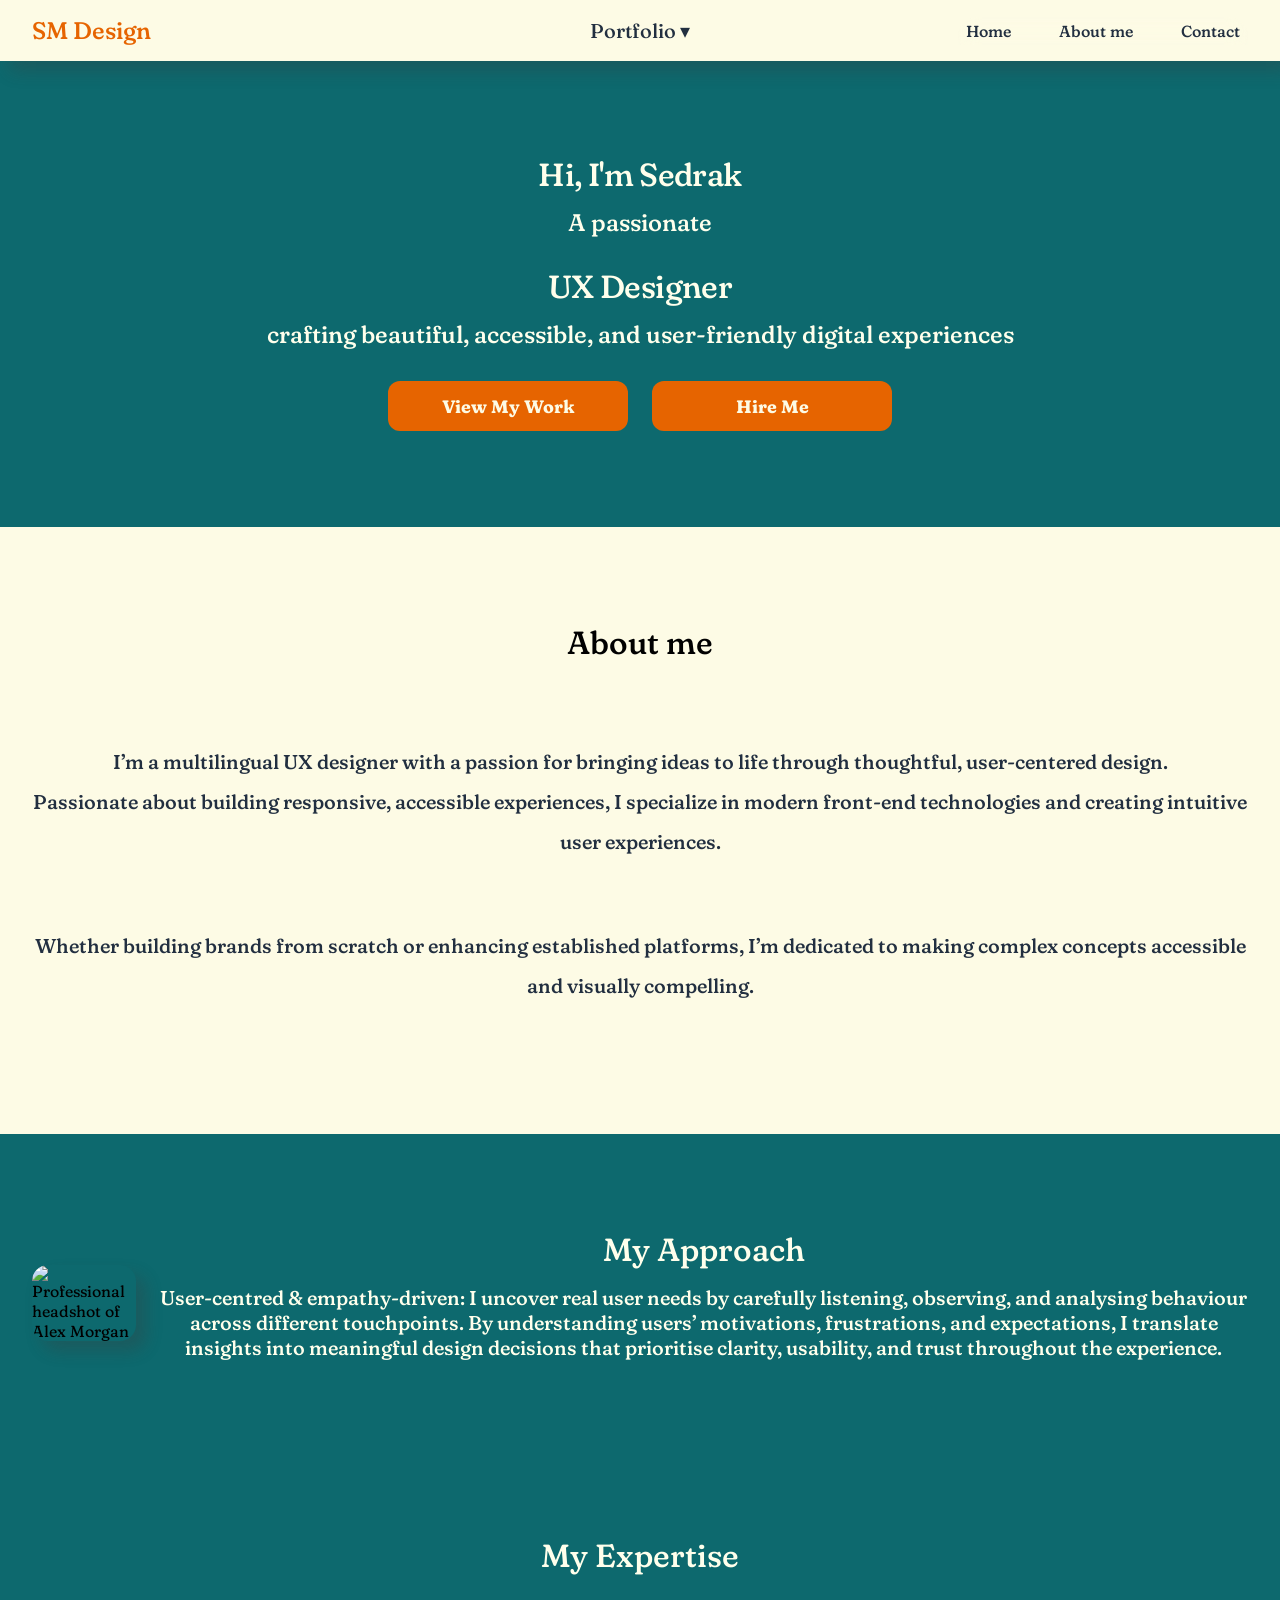
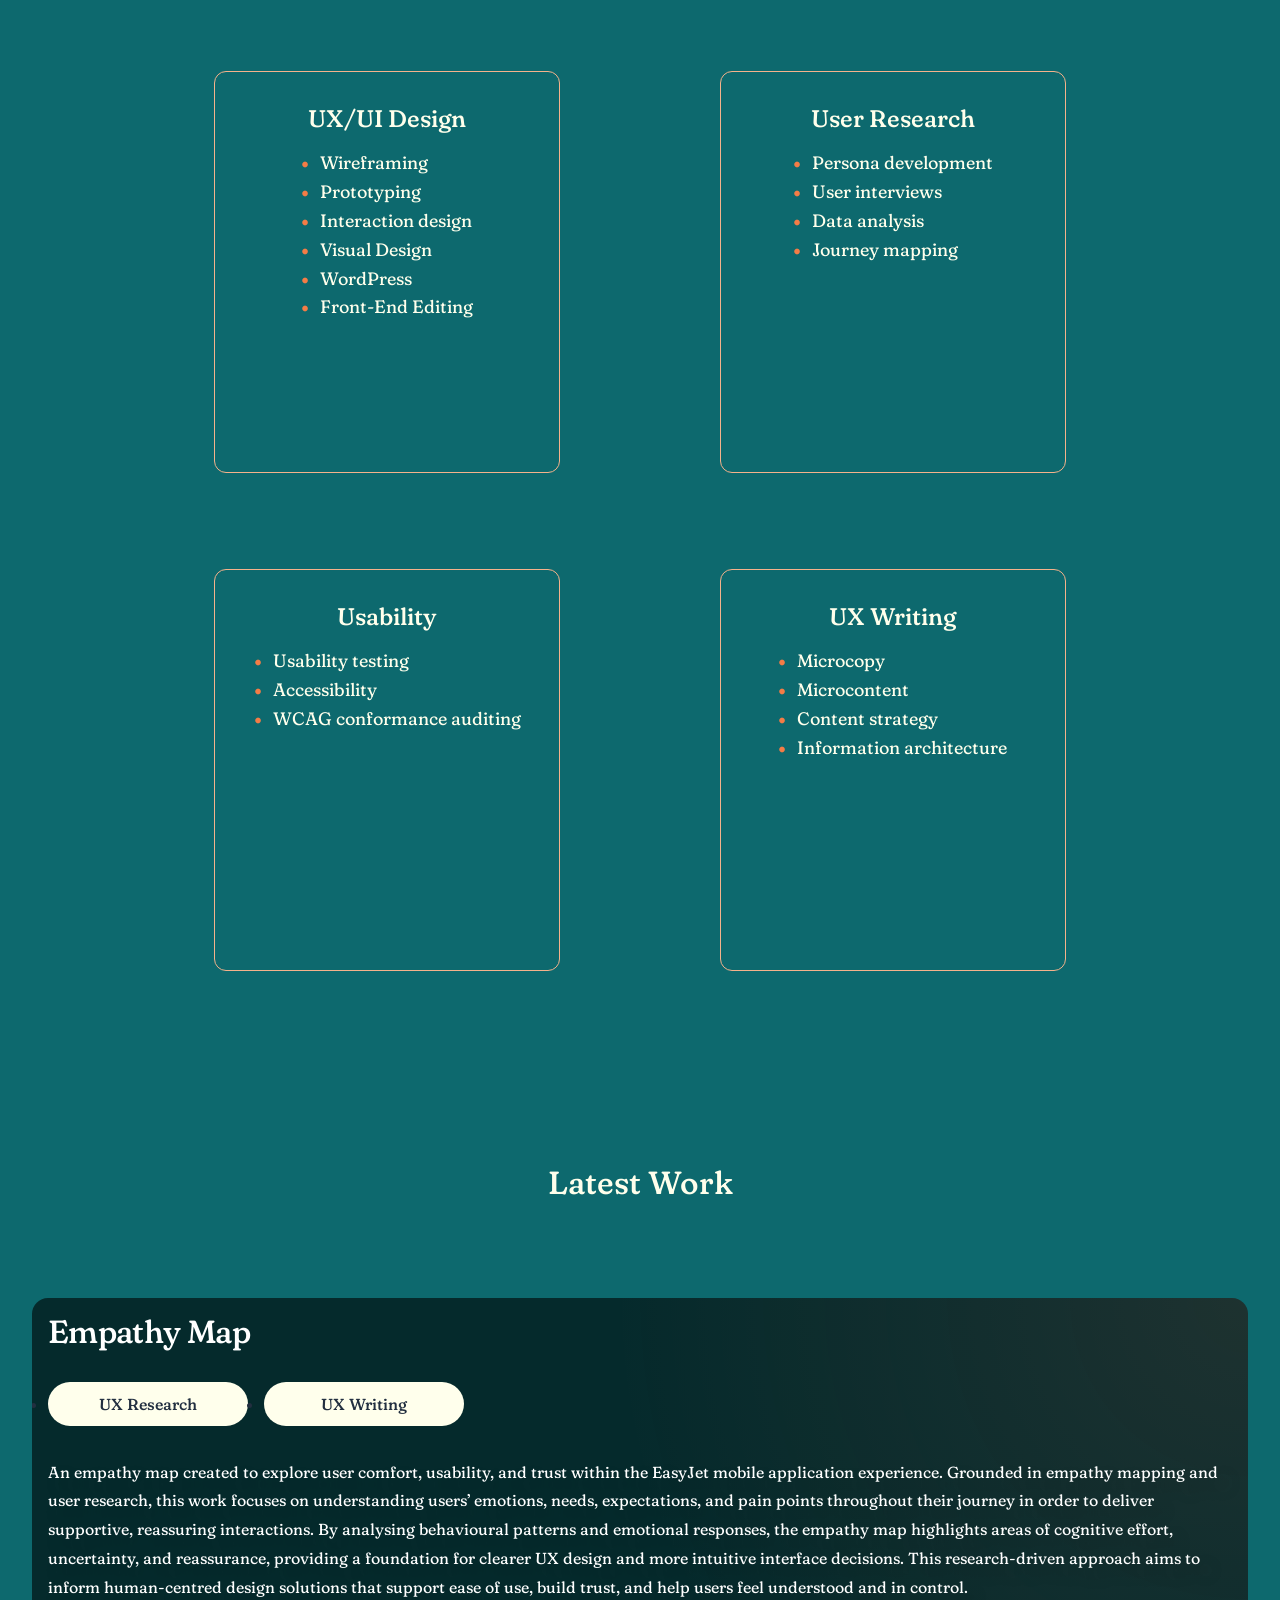
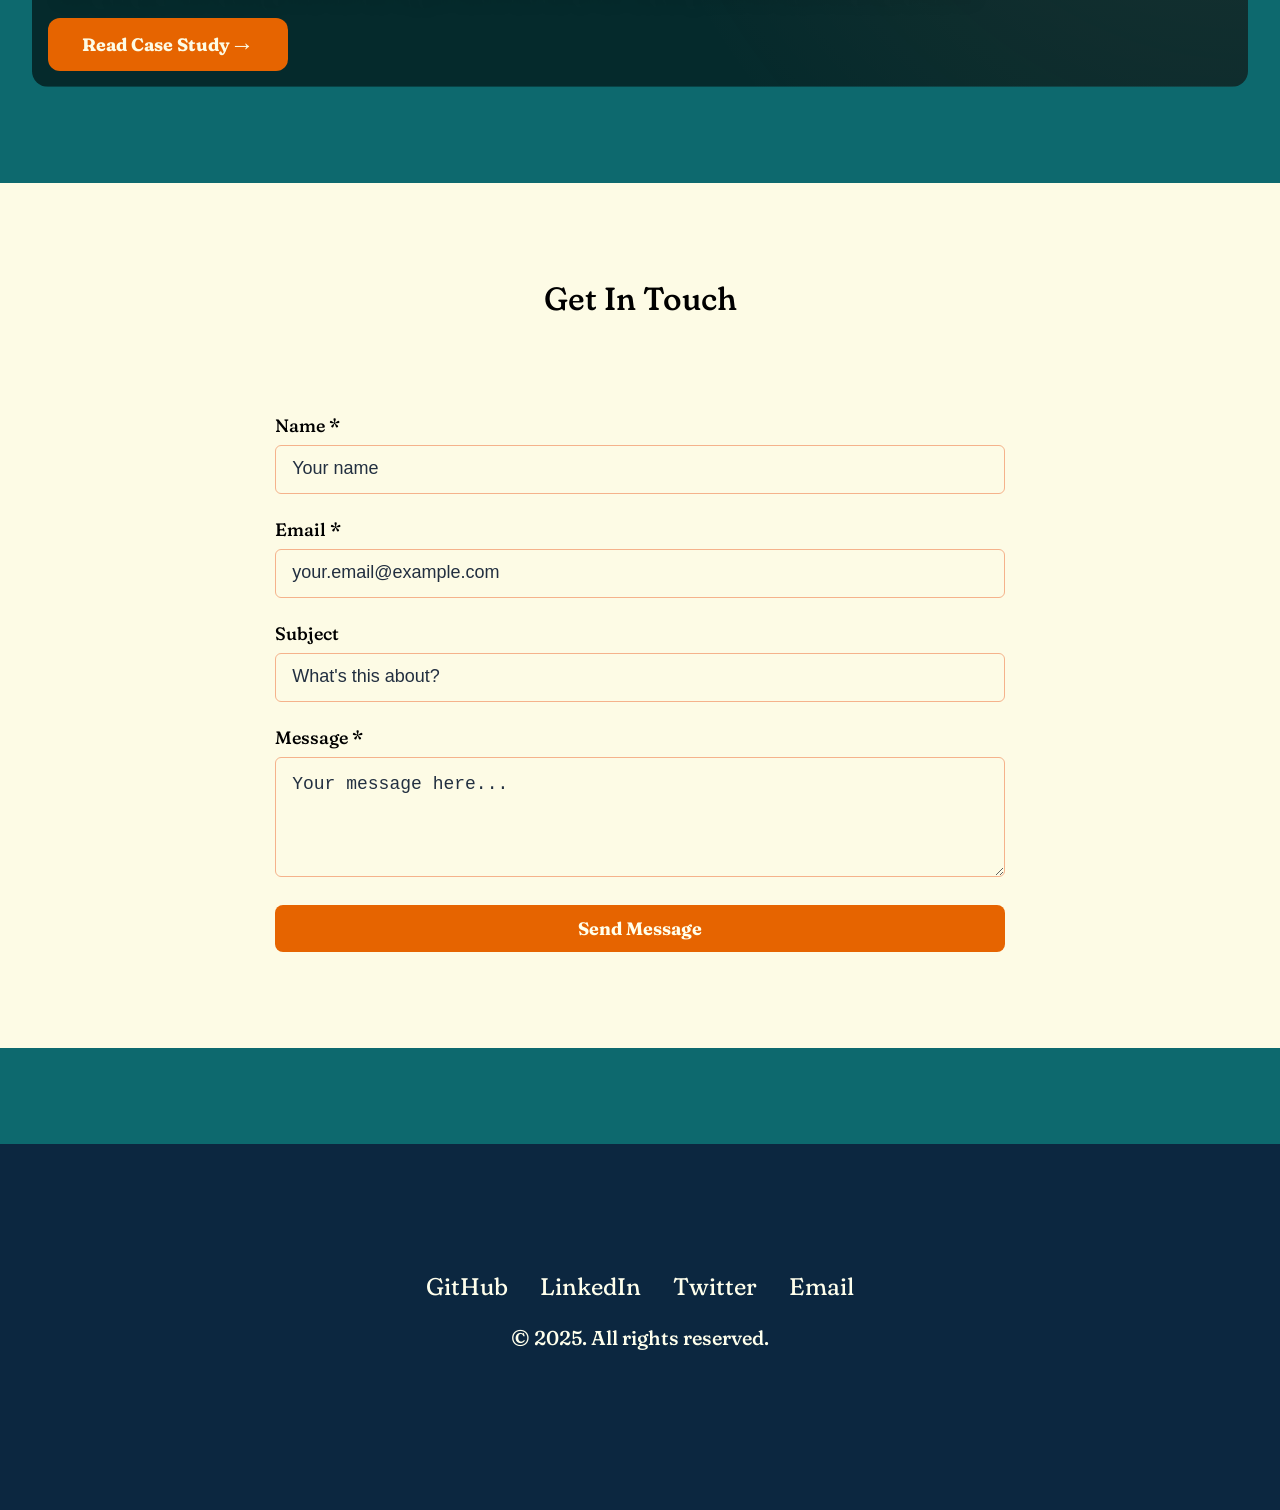
==== index.html @ 5f6e61bb "Initial commit" ====
<!DOCTYPE html>
<html lang="en">
<head>
    <meta charset="UTF-8">
    <meta name="viewport" content="width=device-width, initial-scale=1.0">
    <meta name="description" content="Professional portfolio showcasing web development projects and skills">
    <title>Sedrak Margaryan - Web Developer Portfolio</title>
    <link rel="preconnect" href="https://fonts.googleapis.com">
    <link rel="preconnect" href="https://fonts.gstatic.com" crossorigin>
    <link href="https://fonts.googleapis.com/css2?family=Fraunces:opsz,wght@9..144,100..900&family=Noto+Sans:ital,wght@0,100..900;1,100..900&family=Source+Serif+4:ital,opsz,wght@0,8..60,200..900;1,8..60,200..900&display=swap" rel="stylesheet">    <script src="portfolio.js" defer></script>
    <link rel="stylesheet" href="styles.css">
</head>
<body>
    <!-- Skip to main content for accessibility -->
    
    <a href="#main" class="skip-link">Skip to main content</a>

    <!-- Header with Navigation -->
    <div id="top"></div>
    <header>
        <nav aria-label="Main navigation">
            <a href="#top" class="logo" aria-label="Home">
                <span>SM</span>
                <span>Design</span>
            </a>
            <div class="portfolio">
                <button class="portfolio-toggle" aria-haspopup="true" aria-expanded="false" tabindex="0">
                    Portfolio <span aria-hidden="true">▾</span>
                </button>
                <ul class="portfolio-menu" id="portfolio-menu" aria-label="Portfolio submenu">
                    <li><a href="ux-writing.html">UX Writing</a></li>
                    <li><a href="ux-design.html">UX Design</a></li>
                    <li><a href="#ux-research">UX Research</a></li>
                </ul>
            </div>
            <button class="menu-toggle" aria-label="Toggle navigation menu" aria-expanded="false">
                ☰
            </button>
            <ul class="nav-links">
                <li><a href="#top">Home</a></li>
                <li><a href="#about">About me</a></li>
                <li><a href="#contact">Contact</a></li>
            </ul>
        </nav>
<!--
        <nav aria-label="Main navigation" class="nav-layout">

        
        <div class="nav-left">
            <a href="#top" class="logo" aria-label="Home">
                <span>SM</span>
                <span>Design</span>
            </a>
        </div>

        
        <div class="nav-center">
            <div class="portfolio">
                <button
                    class="portfolio-toggle"
                    aria-haspopup="true"
                    aria-expanded="false"
                >
                    Portfolio <span aria-hidden="true">▾</span>
                </button>

                <ul
                    class="portfolio-menu"
                    id="portfolio-menu"
                    aria-label="Portfolio submenu"
                >
                    <li><a href="ux-writing.html">UX Writing</a></li>
                    <li><a href="#ux-design">UX Design</a></li>
                    <li><a href="#ux-research">UX Research</a></li>
                </ul>
            </div>
        </div>

        
        <div class="nav-right">
            <button
                class="menu-toggle"
                aria-label="Toggle navigation menu"
                aria-expanded="false"
            >
                ☰
            </button>
        </div>

       
        <ul class="nav-links">
            <li><a href="index.html">Home</a></li>
            <li><a href="#about">About me</a></li>
            <li><a href="#contact">Contact</a></li>
        </ul>

        </nav>-->

    </header>


    <main id="main">

        <section class="hero">
            <div class="hero-content">
                <h1>Hi, I'm Sedrak</h1>
                
                <p>A passionate</p>
                <h1>UX Designer</h1> 
                <p>crafting beautiful, accessible, and user-friendly digital experiences</p>
                <div class="hero-buttons">
                    <a href="#latest" class="cta-button">View My Work</a>
                    <a href="#contact" class="cta-button">Hire Me</a>
                </div>
            </div>
        </section>

    

        <section id="about" aria-labelledby="about-heading">
            <h2 id="about-heading">About me</h2>
            <div class="about-content">               
                <p>I’m a multilingual UX designer with a passion for bringing ideas to life through thoughtful, user-centered design.<br>Passionate about building responsive, accessible experiences, I specialize in modern front-end technologies and creating intuitive user experiences.<br></p>
                <br>
                <p>Whether building brands from scratch or enhancing established platforms, I’m dedicated to making complex concepts accessible and visually compelling.</p>  
            </div>
        </section>

        <section id="approach" aria-labelledby="approach-heading">
            
            <div class="approach-content">
                <img src="https://images.unsplash.com/photo-1507003211169-0a1dd7228f2d?w=400&h=400&fit=crop" 
                     alt="Professional headshot of Alex Morgan" 
                     class="profile-image">
                <div class="approach-text">
                    <h2>My Approach</h2>
                    <p>User-centred & empathy-driven: I uncover real user needs by carefully listening,
                       observing, and analysing behaviour across different touchpoints. By understanding users’ motivations,
                       frustrations, and expectations, I translate insights into meaningful design decisions that prioritise clarity,
                       usability, and trust throughout the experience.</p>
                    <!--<div class="skills-list" role="list" aria-label="Technical skills">
                        <span class="skill-tag" role="listitem">HTML5</span>
                        <span class="skill-tag" role="listitem">CSS3</span>
                        <span class="skill-tag" role="listitem">JavaScript</span>
                        <span class="skill-tag" role="listitem">React</span>
                        <span class="skill-tag" role="listitem">Responsive Design</span>
                        <span class="skill-tag" role="listitem">Accessibility</span>
                    </div>-->
                </div>
            </div>
        </section>

       
        <section id="expertise" aria-labelledby="expertise-heading">
            <h2 id="expertise-heading">My Expertise</h2>

            <div class="card-box">
                <article class="card">
                    <h3>UX/UI Design</h3>
                    <ul>
                        <li>Wireframing</li>
                        <li>Prototyping</li>
                        <li>Interaction design</li>
                        <li>Visual Design</li>
                        <li>WordPress</li>
                        <li>Front-End Editing</li>
                    </ul>
                </article>

                <article class="card">
                    <h3>User Research</h3>
                    <ul>
                        <li>Persona development</li>
                        <li>User interviews</li>   
                        <li>Data analysis</li>
                        <li>Journey mapping</li>
                    </ul>
                </article>

                <article class="card">
                    <h3>Usability</h3>
                    <ul>
                        <li>Usability testing</li>
                        <li>Accessibility</li>
                        <li>WCAG conformance auditing</li>
                    </ul>
                </article>

                <article class="card">
                    <h3>UX Writing</h3>
                    <ul>
                        <li>Microcopy</li>
                        <li>Microcontent</li>
                        <li>Content strategy</li>
                        <li>Information architecture</li>
                    </ul>
                </article><!-- UX RESEARCH -->
            </div>        
        </section>

        <!-- Portfolio Section -->
        <section id="latest" aria-labelledby="latest-heading">
           <h2 id="latest-heading">Latest Work</h2>
           <article class="case-study-card" aria-labelledby="project-title">
                <div class="content">
                    <h1 id="project-title">Empathy Map</h1>
            
                    <ul class="tags"  aria-label="Project categories">
                        <li class="tag" >UX Research</li>
                        <li class="tag" >UX Writing</li>
                    </ul>
            
                    <p class="description">
                        An empathy map created to explore user comfort, usability, and trust within the EasyJet mobile application experience.
                        Grounded in empathy mapping and user research, this work focuses on understanding users’ emotions, needs, expectations, and pain points throughout their journey
                        in order to deliver supportive, reassuring interactions.
                        By analysing behavioural patterns and emotional responses, the empathy map highlights areas of cognitive effort, uncertainty, and reassurance, providing a foundation for
                        clearer UX design and more intuitive interface decisions. This research-driven approach aims to inform human-centred design solutions that support ease of use, build trust,
                        and help users feel understood and in control.
                    </p>
            
                    <a href="https://www.canva.com/design/DAG7mbDFAX0/ZetzGZE5tKA4pcwZAbDMqA/view" class="cta-button" aria-label="Read the full Empathy App case study">
                        Read Case Study
                        <span class="arrow" aria-hidden="true">→</span>
                    </a>
                </div>
            </article>
            
        </section>
    </main>

    <!-- Contact Section -->
    <section id="contact" aria-labelledby="contact-heading">
        <h2 id="contact-heading">Get In Touch</h2>
        <div class="contact-content">
            <form action = "https://formspree.io/f/mykgoogg" method="POST">
                <div class="form-group">
                    <label for="name">Name *</label>
                    <input type="text" id="name" name="name" required 
                            aria-required="true" placeholder="Your name">
                </div>
                <div class="form-group">
                    <label for="email">Email *</label>
                    <input type="email" id="email" name="email" required 
                            aria-required="true" placeholder="your.email@example.com">
                </div>
                <div class="form-group">
                    <label for="subject">Subject</label>
                    <input type="text" id="subject" name="subject" placeholder="What's this about?">
                </div>
                <div class="form-group">
                    <label for="message">Message *</label>
                    <textarea id="message" name="message" required 
                        aria-required="true" placeholder="Your message here..."></textarea>
                </div>
                <button type="submit" class="submit-button">Send Message</button>
            </form>
        </div>
    </section>

   


    <!-- Footer -->
    <footer>
        <div class="footer-content">
            <ul class="social-links">
                <li><a href="https://github.com/SMdev24?tab=repositories" aria-label="GitHub profile">GitHub</a></li>
                <li><a href="https://www.linkedin.com/in/sedrak-m-69b090155/" aria-label="LinkedIn profile">LinkedIn</a></li>
                <li><a href="#" aria-label="Twitter profile">Twitter</a></li>
                <li>
                    <a
                        href="https://mail.google.com/mail/?view=cm&fs=1&to=setomargarian@gmail.com&su=Inquiry from Portfolio"
                        target="_blank"
                        rel="noopener"
                        aria-label="Email via Gmail"
                    >
                        Email
                    </a>  
                </li>
            </ul>
            <p>&copy; 2025. All rights reserved.</p>
        </div>
    </footer>

    <a href="#top" 
       class="floating-back-to-top" 
       aria-label="Return to top of page"
       id="backToTopBtn">
        <span aria-hidden="true">↑</span>
    </a>

    
</body>
</html>
---- styles.css ----
/*@font-face{
  font-family: "Fraunces", serif;
  font-optical-sizing: auto;
  font-weight: 100 900;
  font-style: normal;
  font-variation-settings:
    "SOFT" 0,
    "WONK" 0;
}*/

h2 {
    font-size: 2rem;
    font-weight: 500;
    margin-bottom: 2rem;
    text-align: center;
    
}

p{
    font-size: 1.25rem;
    font-weight: 500;
    margin-bottom: 2rem;
    opacity: 0.95;
    animation: fadeInUp 0.8s ease 0.2s both;
    
}

h3 {
  font-size: 1.5rem;
  margin-bottom: 1rem;
  font-weight: 500;
}

* {
    margin: 0;
    padding: 0;
    box-sizing: border-box;
}

section, footer {   
    padding: 6rem 1rem;
    scroll-margin-top: 80px;
    width: 100%;                
    margin: 0 auto;   
}



:root {
    --primary-color: #e66400; 
    --secondary-color: #217189; 

   
    --text-dark: #222f40;
    --text-light: #ffffec;

    --background-primary: #0d696e;
    --background-secondary: #fdfbe5;
    --background-secondary-translucent: rgba(37, 131, 174, 0.4);
    --backgound-tertiary: #0c2740;

    
    --border-color: #f5b28b; 
    --outline-color: #ff4000;
   
    --shadow: 10px 10px 16px rgba(59, 59, 60, 0.3);
    --transition: all 0.4s ease;

    --translucent-bg-light:  rgba(255, 252, 242, 0.5);
    --translucent-bright: rgba(255, 252, 242, 0.8);
    --white: #ffffff;
    --translucent-turq: linear-gradient(rgba(33, 125, 137, 0.9), rgb(255, 1, 1));
    
}


html {
    scroll-behavior: smooth;
}

body {
    /*font-family: 'Segoe UI', Tahoma, Geneva, Verdana, sans-serif;
    line-height: 1.6;*/
    /*color: var(--text-dark);*/
    padding: 0 0;
    background-color:var(--background-primary);
    background-image: url("https://www.transparenttextures.com/patterns/green-dust-and-scratches.png");
    background-attachment: fixed;
    font-family: "Fraunces", serif;
    text-decoration: none;
    font-optical-sizing: auto;
    font-variation-settings:
    "SOFT" 100,
    "WONK" 1;
  
}


.skip-link {
    position: absolute;
    top: -40px;
    left: 0;
    background: var(--primary-color);
    color: var(--text-light);
    padding: 8px 16px;
    text-decoration: none;
    z-index: 100;
}

.skip-link:focus {
    top: 0;
}

/* --------------Header and Navigation ---------------*/
header {
    background-color: var(--background-secondary);
    box-shadow: var(--shadow);
    position: sticky;
    top: 0;
    z-index: 50;
    padding: 1rem 1rem;    
}

nav {
    margin: 0 auto;
    display: flex;
    justify-content: space-between;
    align-items: flex-end;  
}

.logo {
    font-size: 1.5rem;
    font-weight: 500;
    color: var(--primary-color);
    text-decoration: none;
    order:0
    flex: 0 0 auto;
}

@media (max-width: 767px) {
    .logo {
        display: flex;
        flex-direction: column;
        line-height: 1.2;
        font-size: 1.2rem;
    }
}

.portfolio { 
    
    position: absolute;
    left: 50%;
    transform: translateX(-50%);
    line-height: 0;
    order: 1;
    display: flex;
    align-items: center;    
}

.portfolio-toggle {
    
    display: flex;
    font-family: inherit;
    font-size: inherit;
    font-weight: 500;
    line-height: inherit;
    background: none;
    border: none;
    align-items: center;
    gap: 0.25rem;
    cursor: pointer;
    text-decoration: none;
    color: var(--text-dark);
    transition: var(--transition);
    padding:  0.5rem;
}

.portfolio-menu {
    position: absolute;
    top: 100%;
    left: 50%;
    transform: translateX(-50%) translateY(-10px);
    background: var(--translucent-turq);
    list-style: none;
    padding: 0.5rem 0;
    margin-top: 0.5rem;
    border-radius: 8px;
    box-shadow: 0 4px 12px rgba(0, 0, 0, 0.15);
    min-width: 320px;
    opacity: 0;
    visibility: hidden;
    transition: all 0.9s ease;
    z-index: 100;    
}

.portfolio:hover .portfolio-menu,
.portfolio:focus-within .portfolio-menu {
    opacity: 1;
    visibility: visible;
    transform: translateX(-50%) translateY(0);
}
.portfolio-menu li {
    padding: 1rem 0;
}

.portfolio-menu a {
    display: block;
    text-align: center;
    padding: 2rem 1rem;
    color: var(--background-secondary);
    text-decoration: none;
    font-weight: 700;
    font-size: 2rem;

    transition: all 0.2s ease;
}

.portfolio-menu a:hover,
.portfolio-menu a:focus {
    background: var(-);
    color: var(--background-secondary);
    padding-left: 1.5rem;
}

.portfolio-desktop {
    display: none;
}



.menu-toggle {
    display: block;
    background: none;
    border: none;
    font-size: 1.5rem;
    cursor: pointer;
    color: var(--text-dark);
    order: 2;
    flex: 0 0 auto;
    padding: 0;
    line-height: 1;
    z-index: 101;
    
}

.nav-links {
    
    display: flex;
    position: fixed;  
    left: 0;
    right: 0;
    bottom: 0;
    width: 100%;
    height: 40vh;
    background: var(--translucent-turq);
    backdrop-filter: blur(8px); 
    backdrop-filter: blur(10px);
    -webkit-backdrop-filter: blur(10px);
    padding: 2rem 2rem 2rem;
    margin: 0;
    list-style: none;
    z-index: 99;
    flex-direction: column;
    justify-content: flex-start;
    align-items: flex-start;
    transform: translateY(100%);
    transition:transform 0.9s ease;
    border-radius: 20px 20px 0 0;
}

.nav-links.active {
    display: flex;
    transform: translateY(0);
}

.nav-links li {
    padding: 0;
    width: 100%;
    opacity: 0;
    transform: translateX(-20px);
    transition: all 0.3s ease;
}

.nav-links a {
    display: block;
    width: 100%;
    text-decoration: none;
    color: var(--text-light);
    font-weight: 500;
    transition: var(--transition);
    padding: 0.5rem;
    display: block;
    width: 100%;
    font-size: 1.25rem;
    border-radius: 12px;
}

.nav-links.active li {
    opacity: 1;
    transform: translateX(0);
}

.nav-links.active li:nth-child(1) { transition-delay: 0.1s; }
.nav-links.active li:nth-child(2) { transition-delay: 0.1s; }
.nav-links.active li:nth-child(3) { transition-delay: 0.1s; }

.nav-links a:hover,
.nav-links a:focus {
    color: var(--primary-color);
    outline: 2px solid var(--primary-color);
    outline-offset: 2px;
    
    transform: translateX(10px);
}


@media (min-width: 769px) {

    .portfolio {
        font-size: 1.25rem;
    }

    .nav-links {
        
        position: static;
        height: auto;
        width: auto;
        font-size: 1.25rem;
        background: none;
        transform: none;
        display: flex !important;
        flex-direction: row;
        gap: 2rem;
        padding: 0;
    }

    

    .menu-toggle {
        display: none !important;
    }
}

    @media (min-width: 1024px) {
    section, footer {   
    padding: 6rem 2rem;
    }

    header{padding:1rem 2rem;}

    .menu-toggle {
        display: none !important;
    }

    nav {
        display: flex;
        justify-content: space-between;
        align-items: center;
    }

    .nav-links {
        display: flex !important;
        flex-direction: row;
        gap: 2rem;
        padding: 0;
        margin: 0;
        background: none;
        position: static;
        transform: none;
        width: auto;
        height: auto;
    }

    .nav-links li {
        padding: 0;
        width: auto;
        opacity: 1 !important;
        transform: none !important;
    }

    .nav-links a {
        display: inline-block;
        width: auto;
        color: var(--text-dark);
        font-size: 1rem;
        padding: 0.25rem 0.5rem;
    }
}


   
/* ----------Header and Navigation ----------*/

/*-------------Main--------------*/

main {
/*     max-width: 1200px;
    margin: 0 auto;*/
}



/* -----------Hero Section ----------------*/
.hero {
    text-align: center;
}

.hero-content {
    margin: 0 auto;
}

.hero h1 {
    color:var(--text-light);
    font-size: 2rem;
    margin-bottom: 1rem;
    animation: fadeInUp 0.9s ease;
}

.hero p{
    font-size: 1.5rem;
    color: var(--text-light);
}

.hero-buttons {
    
    display: flex;
    flex-wrap: wrap;
    justify-content: center;
    gap: 1.5rem;      
    margin-top: 2rem;
}






@keyframes fadeInUp {
    from {
        opacity: 0;
        transform: translateY(30px);
    }
    to {
        opacity: 1;
        transform: translateY(0);
    }
}
/* -----------Hero Section ----------------*/



/*----------- Main Section------------- */



/* About Section */

#about {
    background-color: var(--background-secondary);
    text-align: center;    
}

#about-heading{   
}

.about-content {
    margin: 0 auto;
    font-weight: 500;
    line-height: 2; 
    padding-top:3rem;  
}

.about-content p{
     color: var(--text-dark);
}

#approach{
   padding-bottom: 4rem; 
}

.approach-content{
    margin: 0 auto;
    display: flex;
    justify-content: center;
    flex-wrap: wrap;
    align-items: center;
    gap: 1.5rem;
}
   
 .profile-image {
    max-width: 100%;
    border-radius: 16px;
    box-shadow: var(--shadow);
    object-fit: cover;
    
}   

.approach-text{  
    text-align: center;
}


.approach-text h2 {
    color: var(--text-light);
    font-size: 2rem;
    font-weight: 500;
    
    margin-bottom: 1rem;
   
}

.approach-text p {
    color: var(--text-light);
    margin-bottom: 1rem;
}

@media (min-width: 1024px){
  .approach-content {
   flex-wrap: nowrap;
   }
}

/*.skills-list {
    display: flex;
    flex-wrap: wrap;
    gap: 0.5rem;
    margin-top: 1.5rem;
}*/

/*.skill-tag {
    background: var(--bg-light);
    padding: 0.5rem 1rem;
    border-radius: 20px;
    font-size: 0.9rem;
    color: var(--text-dark);
    border: 2px solid var(--primary-color);
}*/

/* Cards Section */

#expertise { 
   /* background: var(--background-secondary-translucent);   */
}

#expertise-heading{
   color: var(--text-light); 
}

.card-box{   
    display:grid;
    grid-template-columns: 1fr;
    justify-content: center; 
    margin: 0 auto;
    gap: 6rem;
   
}



.card {
    
    display: flex;
    flex-direction: column;
    width: 100%;
    margin:  0 auto;
    min-height:350px;
    border: 1px solid var(--border-color);      
    border-radius: 12px;
    padding: 2rem 1rem;
    align-items: center;
    
    transition: var(--transition);   
}

.card:hover {
    transform: translateY(-4px);
    outline: none;
    border-color: var(--background-primary);
    box-shadow: var(--shadow);
    
}

.card h3 {
    color: var(--text-light);
    margin-bottom: 1rem;
}

.card ul {
    list-style: none;
    padding-left: 0;
    line-height: 1.6;
}

.card ul li {
    color: var(--text-light);
    position: relative;
    font-size: 1.125rem;
    padding-left: 1.2rem;
}

.card ul li::before {
    content: "•";
    position: absolute;
    left: 0;
    color: #f47c46; /* orange bullet */
    font-weight: bold;
}

@media screen and (min-width: 768px) {
    .card-box {
        grid-template-columns: 1fr 1fr; 
    }
}

@media (min-width:1024px) {
    .card-box{ 
        max-width: 70%;
        min-height: 900px;
        margin: 0 auto;
        row-gap: 6rem;
        column-gap: 10rem;
        margin-top: 6rem;
    
   }

    .card {
        width: 100%;
        min-height:350px;
        transition: var(--transition);   
    }

}


/* Portfolio Section*/
#latest{
}

 #latest-heading{
    padding-bottom: 3rem;
    color: var(--text-light);
}

        .case-study-card {
           
            padding: 1rem 1rem;
            height: auto;
            margin: 0 auto;
            background: linear-gradient(rgba(0, 0, 0, 0.6), rgba(0, 0, 0, 0.6)),
                        url("https://images.unsplash.com/photo-1626785774573-4b799315345d?q=80&w=2942&auto=format&fit=crop&ixlib=rb-4.1.0&ixid=M3wxMjA3fDB8MHxwaG90by1wYWdlfHx8fGVufDB8fHx8fA%3D%3D");
            border-radius: 16px;
            color: var(--white);
            position: relative;
            overflow: hidden;
            background-size: cover;      /* <-- Use this to fill the space */
            background-position: center; /* <-- Use this to ensure the focal point is centered */
            background-repeat: no-repeat;
            margin-top:3rem;
    
        }

        .case-study-card::before {
            content: '';
            position: absolute;
            top: 0;
            left: 0;
            right: 0;
            bottom: 0;
            background: radial-gradient(circle at top right, rgba(255, 120, 86, 0.1), transparent 50%);
            pointer-events: none;
        }

        /*.content {
            position: relative;
            z-index: 1;
            max-width: 100%;
        }*/

        h1 {
            font-size: 2rem;
            font-weight: 500;
            margin-bottom: 2rem;
            letter-spacing: -0.02em;
            line-height: 1.1;
        }

        .tags {
            display: flex;
            flex-wrap: wrap;
            justify-content: flex-start;

            gap: 1rem;
            margin-bottom: 2rem;
        }

        .tag {
            min-width: 200px;
            background: var(--text-light);
            color: var(--text-dark);
            padding: 0.75rem 1.5rem;
            border-radius: 30px;
            font-weight: 500;
            font-size: 1rem;
            backdrop-filter: blur(10px);
            text-align: center;
        }

        .description {
            font-size: 1rem;
            line-height: 1.8;
            margin-top: 1rem;
            margin-bottom: 1rem;
            max-width: 100%;
            font-weight: 400;
            text-shadow: var(--shadow);
            color: var(--bg-light);
        }
        
        .description strong {
            font-weight: 700;
        }

        .cta-button {
            display: inline-flex;
            justify-content: center;
            align-items: center; 
            width: 240px;
           
            min-height: 50px;
            background: var(--primary-color);
            color:var(--background-secondary);
            padding: 0.75rem 1rem;
            border-radius: 12px;
            text-decoration: none;
            justify-self: center;
            font-weight: 700;
            font-size: 1.125rem;
            transition: var(--transition);
            
            /*box-shadow: 0 4px 16px var(--button-shadow);*/

   }
        
        .cta-button:hover,
        .cta-button:focus {

           
            background: var(--secondary-color);
            
            transform: translateY(-5px);
            
            /*box-shadow: 0 16px 16px var(--outline-color);*/
            outline: 2px solid var(--outline-color);
            outline-offset: 2px;
            }

        .arrow {
            font-size: 1.5rem;
            transition: transform 0.3s ease;
        }

        .cta-button:hover.arrow {
            transform: translateX(4px);
        }

       

/*.go-to{   
    max-width: 1200px;
    margin:2rem auto;
    
}

#go-to {
   
    color: var(--primary-color);
    text-align: end; 
}
.go-to a {
    text-decoration: none; /* This will remove the default hyperlink underline 
}

.latest-grid {
    max-width: 1200px;
    margin: 0 auto;
    display: grid;
    grid-template-columns: repeat(auto-fit, minmax(300px, 1fr));
    gap: 2rem;
}

.project-card {
    background: var(--white);
    border-radius: 12px;
    overflow: hidden;
    box-shadow: var(--shadow);
    transition: var(--transition);
}

.project-card:hover,
.project-card:focus-within {
    transform: translateY(-8px);
    box-shadow: 0 12px 24px rgba(0, 0, 0, 0.15);
}

.project-image {
    width: 100%;
    height: 200px;
    background: linear-gradient(135deg, #667eea 0%, #764ba2 100%);
    display: flex;
    align-items: center;
    justify-content: center;
    color: var(--white);
    font-size: 3rem;
    font-weight: bold;
}

.project-card:nth-child(2) .project-image {
    background: linear-gradient(135deg, #f093fb 0%, #f5576c 100%);
}

.project-card:nth-child(3) .project-image {
    background: linear-gradient(135deg, #4facfe 0%, #00f2fe 100%);
}

.project-info {
    padding: 1.5rem;
}

.project-info h3 {
    font-size: 1.5rem;
    margin-bottom: 0.5rem;
    color: var(--text-dark);
}

.project-info p {
    color: var(--text-light);
    margin-bottom: 1rem;
}

.project-links {
    display: flex;
    gap: 1rem;
}

.project-link {
    text-decoration: none;
    color: var(--primary-color);
    font-weight: 600;
    transition: var(--transition);
}

.project-link:hover,
.project-link:focus {
    color: var(--secondary-color);
    text-decoration: underline;
}*/

    /* ---------- MAIN SECTION ---------- */





/*-------- Contact Section------------- */
#contact {
    background-color: var(--background-secondary);
    display: flex;
    flex-direction: column;
    align-items: center;         
}


#contact h2 { 
    margin-bottom: 3rem;        
    text-align: center;
}


.contact-content {
    display: flex;             
    justify-content: center;    
    margin-top: 3rem; 
    width: 100%;                      
}

@media(min-width:1024px){
    .contact-content{
        width:60%;
    }
}

.contact-content form { 
   width: 100%;           
}

.form-group {
     
    margin-bottom: 1.5rem;     
}

label {
    display: block;
    margin-bottom: 0.5rem;      
    font-weight: 500;
    font-size: 1.125rem;
}

input,
textarea{
    width: 100%; 
    padding: 1rem;          
    border: 1px solid  var(--border-color);
    background: var(--background-secondary);
    border-radius: 6px;
    transition: var(--transition);
}

textarea {
    resize: vertical;
    min-height: 120px;
}

input::placeholder, textarea::placeholder{
    color:var(--text-dark);
    font-family: inherit;
    font-size: 1.125rem;; 
    font-weight: 500;
}

input:focus,
textarea:focus,
input:hover,
textarea:hover{
    transform: translateY(-4px);
    
    outline: none;
    border-color: var(--background-primary);
    box-shadow: var(--shadow);
}

.submit-button {
    width: 100%;
    padding: 0.75rem;          
    /*border: 2px solid #e5e7eb;*/
    border: none;
    border-radius: 8px;
    background: var(--primary-color);
    color: var(--text-light);
    cursor: pointer;
    transition: var(--transition);
    font-family: inherit;
    font-size: 1.125rem;; 
    font-weight: 700;
}

.submit-button:hover,
.submit-button:focus {
    background: var(--secondary-color);
    transform: translateY(-2px);
    box-shadow: 0 16px 16px var(--outline-color);
    outline: 2px solid var(--outline-color);
    outline-offset: 2px;
    
}
    /*-------- Contact Section------------- */


    /*----------button------------*/

/* Back to Top Button */

.floating-back-to-top {
    position: fixed;
    bottom: 2rem;
    left: 2rem;
    width: 50px;
    height: 50px;
    background: var(--primary-color);
    color: var(--text-light);
    border-radius: 50%;
    display: flex;
    align-items: center;
    justify-content: center;
    text-decoration: none;
    font-size: 1.5rem;
    box-shadow: var(--shadow);
    transition: all 0.3s ease;
    opacity: 0;
    visibility: hidden;
    z-index: 1000;
}

.floating-back-to-top.show {
    opacity: 0.7;
    visibility: visible;
}

.floating-back-to-top.stay {
    opacity: 0.7;
    visibility: visible;
    position: fixed;
}

.floating-back-to-top:hover,
.floating-back-to-top:focus {
    background: var(--secondary-color);
    transform: translateY(-5px);
    box-shadow: var(--shadow);
    outline: 2px solid var(--outline-color);
    outline-offset: 2px;
}
    /*----------button------------*/







/* ----------- Footer ----------- */
footer {
    background: var(--backgound-tertiary);
    color: var(--text-light);
    text-align: center;
    margin-top: 6rem;
}

.footer-content {
    max-width:100%;
    margin: 0 auto;
    padding: 2rem 0;
}

.social-links {
    display: flex;
    flex-wrap: wrap;
    justify-content: center;
    gap: 2rem;
    margin-bottom: 1.5rem;
    list-style: none;
}

.social-links a {
    color: var(--text-light);
    text-decoration: none;
    font-size: 1.5rem;
    transition: var(--transition);
}

.social-links a:hover,
.social-links a:focus {
    color: var(--primary-color);
    transform: scale(1.2);
}

.footer-content p {
    color: var(--text-light);
}
    /* ----------- Footer ----------- */
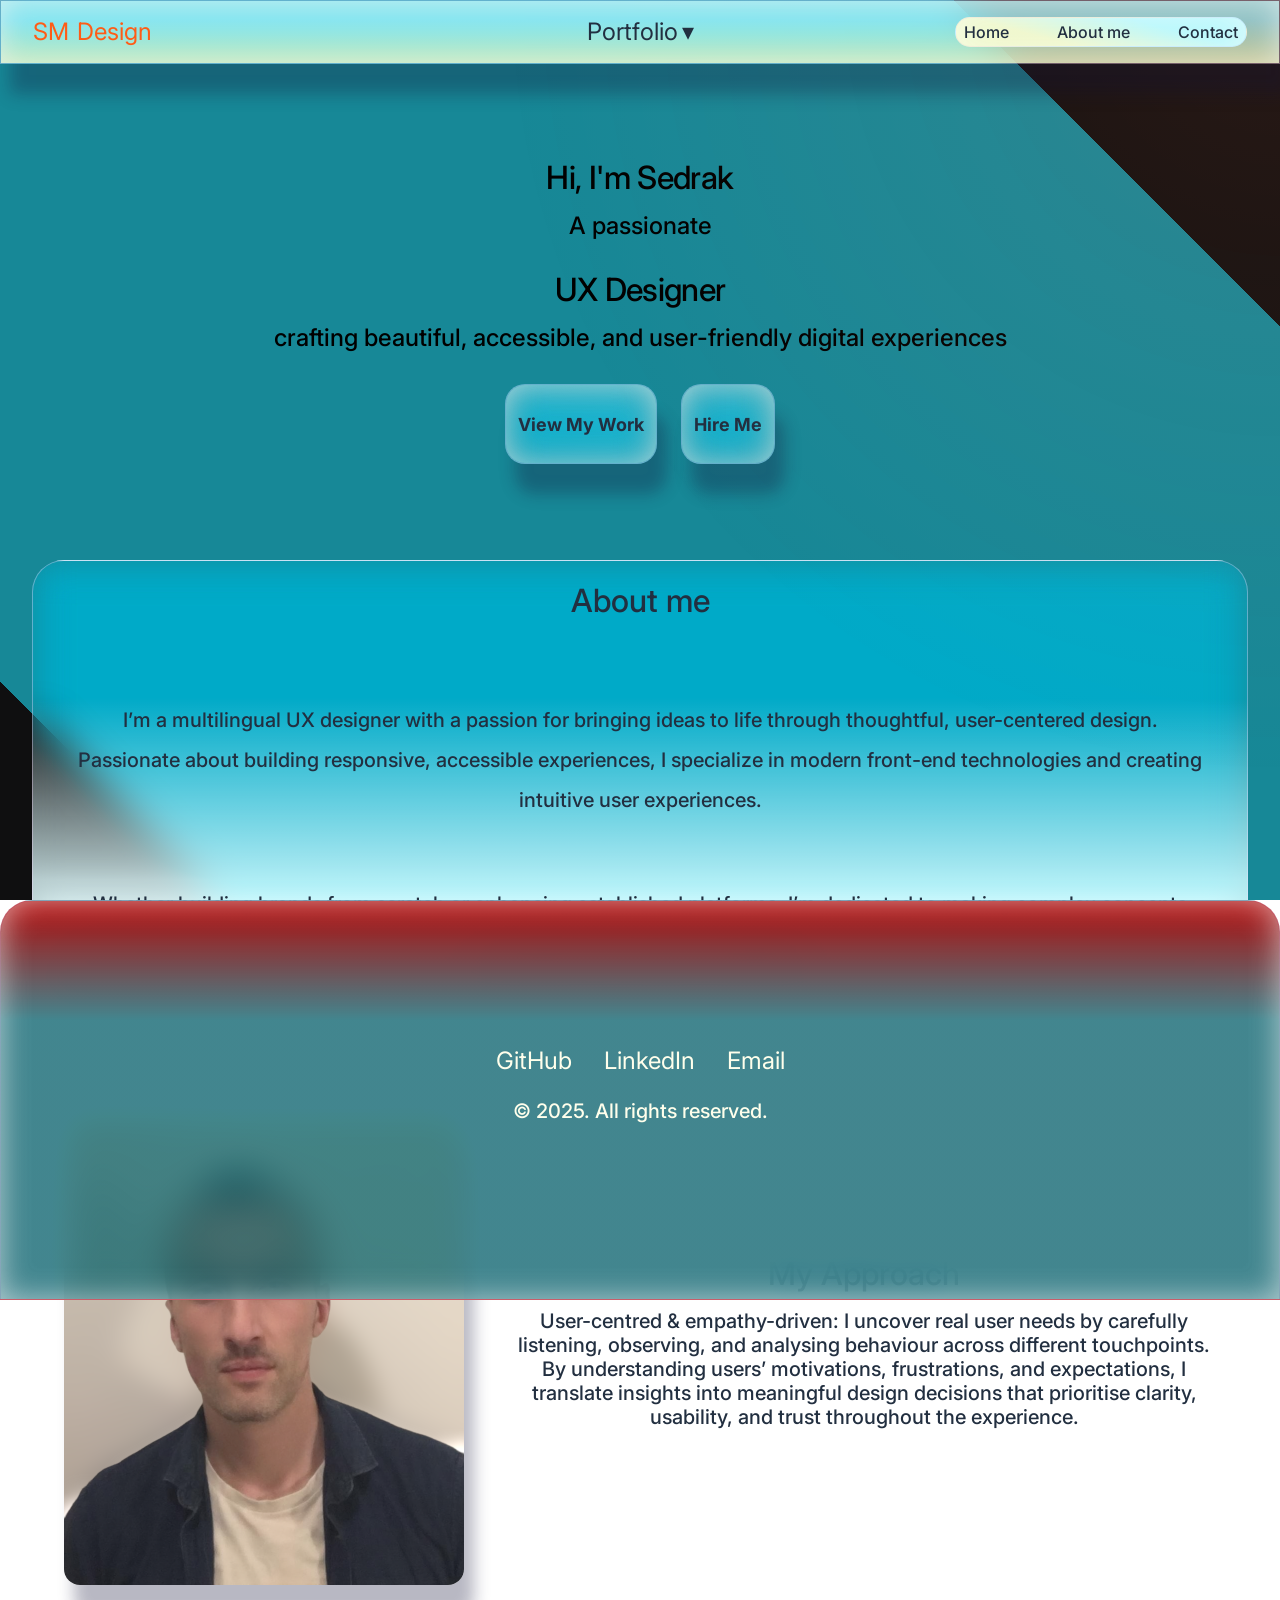
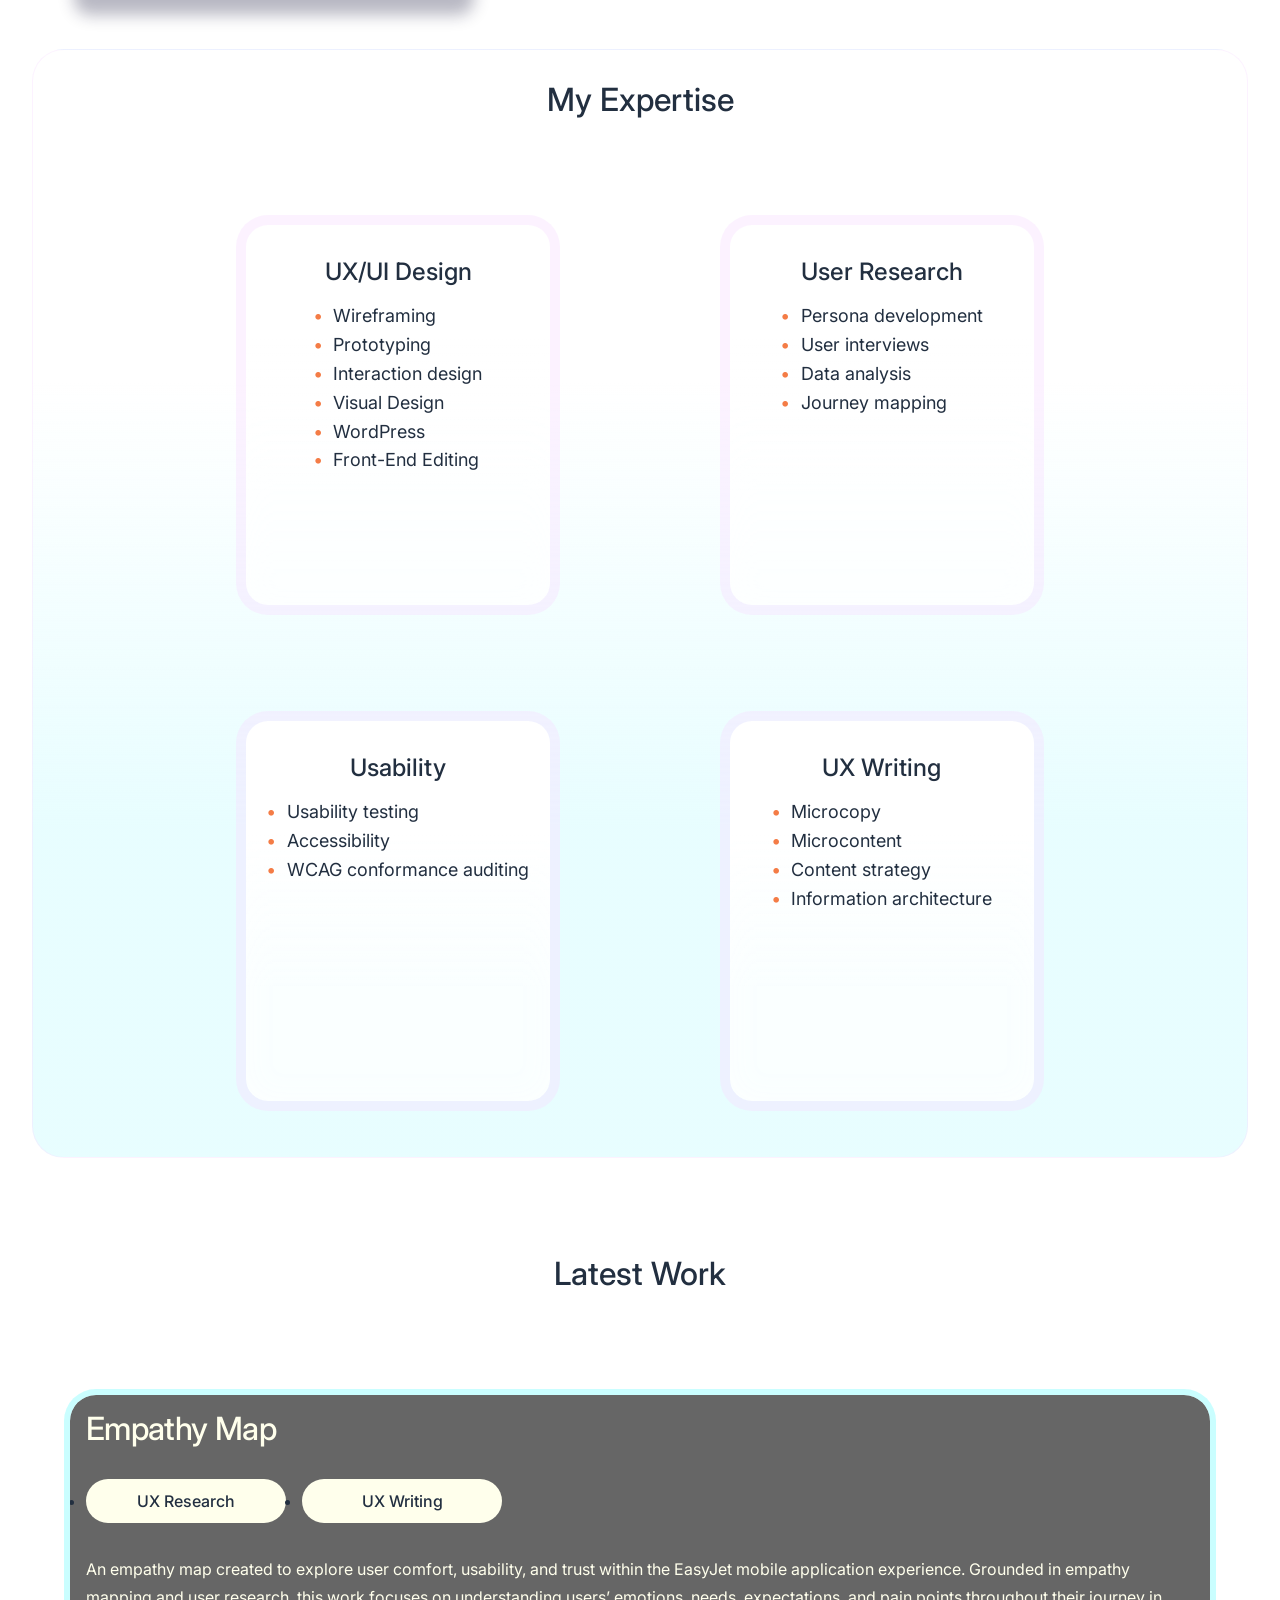
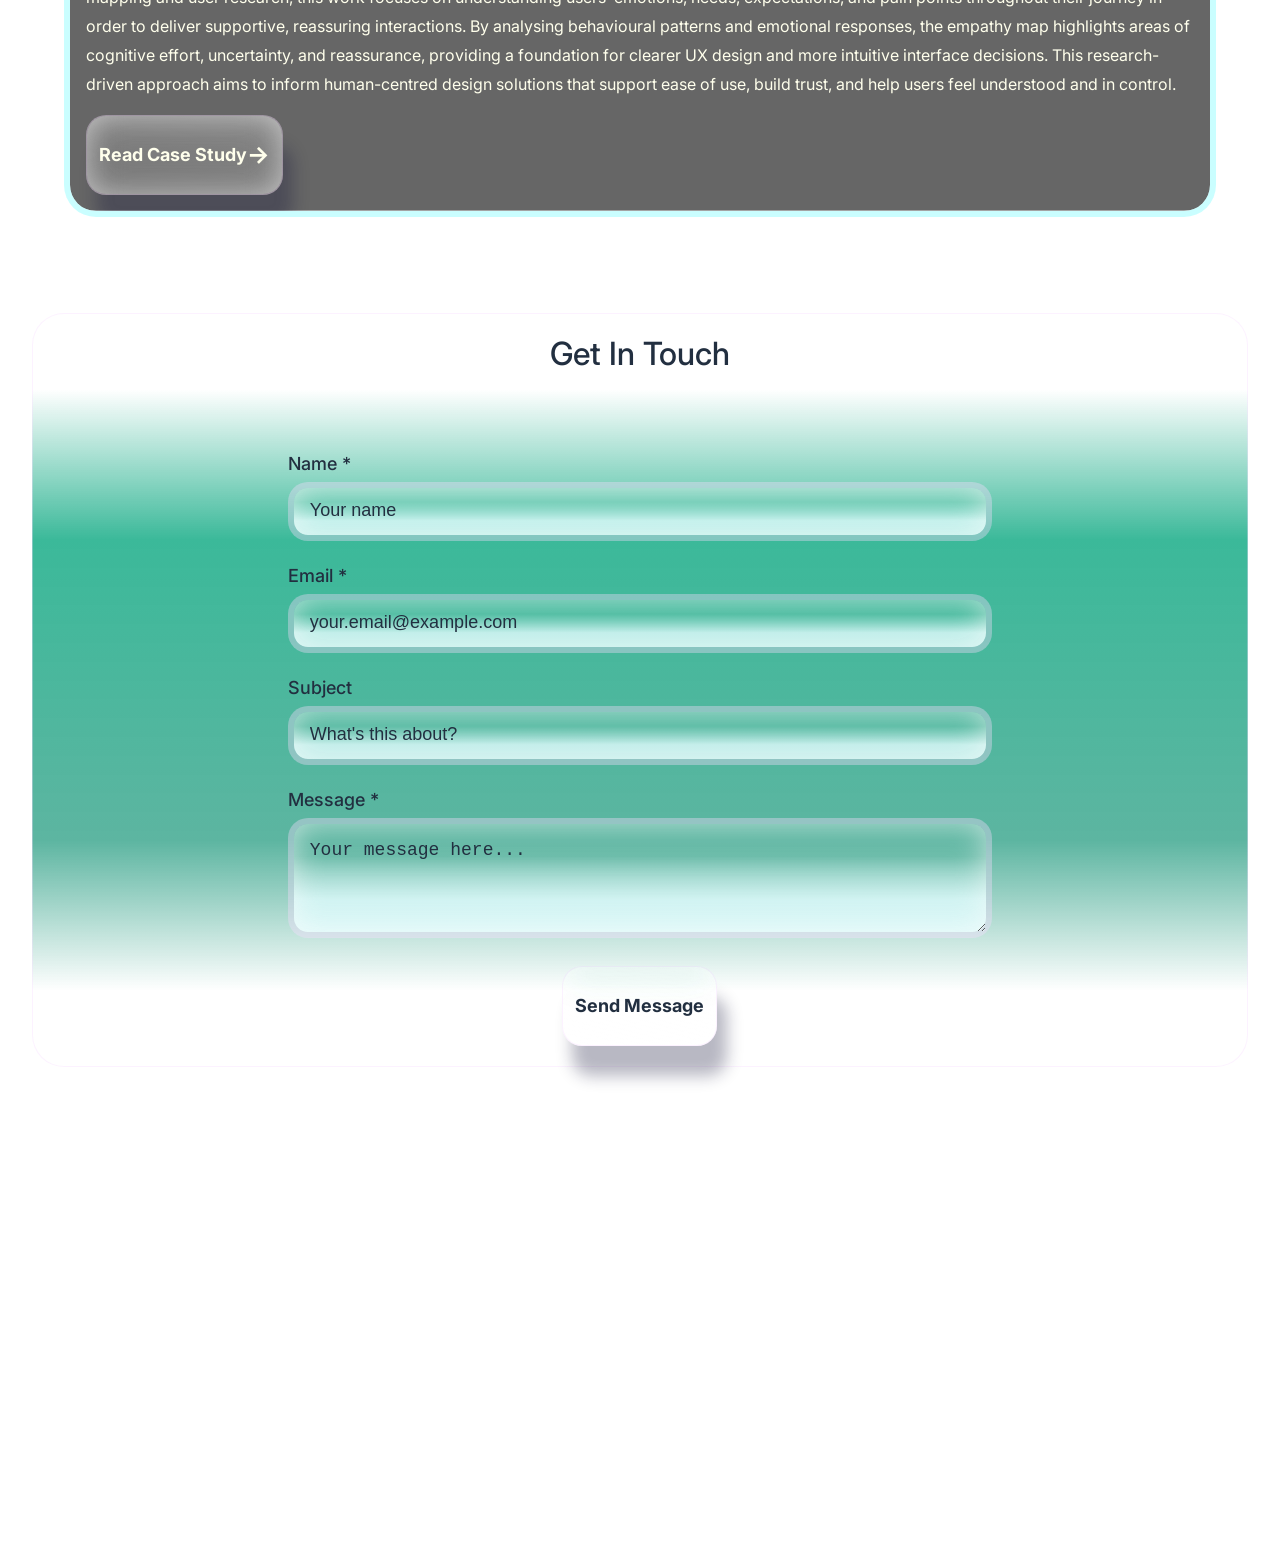
==== commit f3ea5d47: "Update portfolio website" ====
--- a/index.html
+++ b/index.html
@@ -7,7 +7,8 @@
     <title>Sedrak Margaryan - Web Developer Portfolio</title>
     <link rel="preconnect" href="https://fonts.googleapis.com">
     <link rel="preconnect" href="https://fonts.gstatic.com" crossorigin>
-    <link href="https://fonts.googleapis.com/css2?family=Fraunces:opsz,wght@9..144,100..900&family=Noto+Sans:ital,wght@0,100..900;1,100..900&family=Source+Serif+4:ital,opsz,wght@0,8..60,200..900;1,8..60,200..900&display=swap" rel="stylesheet">    <script src="portfolio.js" defer></script>
+    <link href="https://fonts.googleapis.com/css2?family=Inter:ital,opsz,wght@0,14..32,100..900;1,14..32,100..900&display=swap" rel="stylesheet">
+     <script src="portfolio.js" defer></script>
     <link rel="stylesheet" href="styles.css">
 </head>
 <body>
@@ -18,19 +19,20 @@
     <!-- Header with Navigation -->
     <div id="top"></div>
     <header>
+        
         <nav aria-label="Main navigation">
             <a href="#top" class="logo" aria-label="Home">
                 <span>SM</span>
                 <span>Design</span>
             </a>
             <div class="portfolio">
-                <button class="portfolio-toggle" aria-haspopup="true" aria-expanded="false" tabindex="0">
+                <button class="portfolio-toggle" aria-haspopup="true" aria-expanded="false" aria-controls="portfolio-menu">
                     Portfolio <span aria-hidden="true">▾</span>
                 </button>
                 <ul class="portfolio-menu" id="portfolio-menu" aria-label="Portfolio submenu">
+                    <li><a href="ux-research.html">UX Research</a></li>
+                    <li><a href="ux-design.html">UX Design</a></li>
                     <li><a href="ux-writing.html">UX Writing</a></li>
-                    <li><a href="ux-design.html">UX Design</a></li>
-                    <li><a href="#ux-research">UX Research</a></li>
                 </ul>
             </div>
             <button class="menu-toggle" aria-label="Toggle navigation menu" aria-expanded="false">
@@ -42,6 +44,8 @@
                 <li><a href="#contact">Contact</a></li>
             </ul>
         </nav>
+        
+    </header>
 <!--
         <nav aria-label="Main navigation" class="nav-layout">
 
@@ -96,7 +100,7 @@
 
         </nav>-->
 
-    </header>
+    
 
 
     <main id="main">
@@ -109,7 +113,7 @@
                 <h1>UX Designer</h1> 
                 <p>crafting beautiful, accessible, and user-friendly digital experiences</p>
                 <div class="hero-buttons">
-                    <a href="#latest" class="cta-button">View My Work</a>
+                    <a href="#projects" class="cta-button">View My Work</a>
                     <a href="#contact" class="cta-button">Hire Me</a>
                 </div>
             </div>
@@ -127,13 +131,12 @@
         </section>
 
         <section id="approach" aria-labelledby="approach-heading">
-            
             <div class="approach-content">
-                <img src="https://images.unsplash.com/photo-1507003211169-0a1dd7228f2d?w=400&h=400&fit=crop" 
-                     alt="Professional headshot of Alex Morgan" 
+                <img src="photo.png" 
+                     alt="Professional headshot" 
                      class="profile-image">
                 <div class="approach-text">
-                    <h2>My Approach</h2>
+                    <h2 id="approach-heading">My Approach</h2>
                     <p>User-centred & empathy-driven: I uncover real user needs by carefully listening,
                        observing, and analysing behaviour across different touchpoints. By understanding users’ motivations,
                        frustrations, and expectations, I translate insights into meaningful design decisions that prioritise clarity,
@@ -165,6 +168,7 @@
                         <li>WordPress</li>
                         <li>Front-End Editing</li>
                     </ul>
+                
                 </article>
 
                 <article class="card">
@@ -199,31 +203,31 @@
         </section>
 
         <!-- Portfolio Section -->
-        <section id="latest" aria-labelledby="latest-heading">
-           <h2 id="latest-heading">Latest Work</h2>
-           <article class="case-study-card" aria-labelledby="project-title">
-                <div class="content">
-                    <h1 id="project-title">Empathy Map</h1>
-            
-                    <ul class="tags"  aria-label="Project categories">
-                        <li class="tag" >UX Research</li>
-                        <li class="tag" >UX Writing</li>
-                    </ul>
-            
-                    <p class="description">
-                        An empathy map created to explore user comfort, usability, and trust within the EasyJet mobile application experience.
-                        Grounded in empathy mapping and user research, this work focuses on understanding users’ emotions, needs, expectations, and pain points throughout their journey
-                        in order to deliver supportive, reassuring interactions.
-                        By analysing behavioural patterns and emotional responses, the empathy map highlights areas of cognitive effort, uncertainty, and reassurance, providing a foundation for
-                        clearer UX design and more intuitive interface decisions. This research-driven approach aims to inform human-centred design solutions that support ease of use, build trust,
-                        and help users feel understood and in control.
-                    </p>
-            
-                    <a href="https://www.canva.com/design/DAG7mbDFAX0/ZetzGZE5tKA4pcwZAbDMqA/view" class="cta-button" aria-label="Read the full Empathy App case study">
-                        Read Case Study
-                        <span class="arrow" aria-hidden="true">→</span>
-                    </a>
-                </div>
+        <section id="projects" aria-labelledby="projects-heading">
+           <h2 id="projects-heading">Latest Work</h2>
+           <article class="case-study-card" >
+                
+                <h1>Empathy Map</h1>
+        
+                <ul class="tags"  aria-label="Project categories">
+                    <li class="tag" >UX Research</li>
+                    <li class="tag" >UX Writing</li>
+                </ul>
+        
+                <p class="description">
+                    An empathy map created to explore user comfort, usability, and trust within the EasyJet mobile application experience.
+                    Grounded in empathy mapping and user research, this work focuses on understanding users’ emotions, needs, expectations, and pain points throughout their journey
+                    in order to deliver supportive, reassuring interactions.
+                    By analysing behavioural patterns and emotional responses, the empathy map highlights areas of cognitive effort, uncertainty, and reassurance, providing a foundation for
+                    clearer UX design and more intuitive interface decisions. This research-driven approach aims to inform human-centred design solutions that support ease of use, build trust,
+                    and help users feel understood and in control.
+                </p>
+        
+                <a href="https://www.canva.com/design/DAG7mbDFAX0/Uw4F-G97fnPIv5JGJ9eB1g/view" class="cta-button" aria-label="Read the full Empathy App case study">
+                    Read Case Study
+                    <span class="arrow" aria-hidden="true">→</span>
+                </a>
+                
             </article>
             
         </section>
@@ -234,26 +238,31 @@
         <h2 id="contact-heading">Get In Touch</h2>
         <div class="contact-content">
             <form action = "https://formspree.io/f/mykgoogg" method="POST">
+
                 <div class="form-group">
                     <label for="name">Name *</label>
                     <input type="text" id="name" name="name" required 
                             aria-required="true" placeholder="Your name">
                 </div>
+
                 <div class="form-group">
                     <label for="email">Email *</label>
                     <input type="email" id="email" name="email" required 
                             aria-required="true" placeholder="your.email@example.com">
                 </div>
+
                 <div class="form-group">
                     <label for="subject">Subject</label>
                     <input type="text" id="subject" name="subject" placeholder="What's this about?">
                 </div>
+
                 <div class="form-group">
                     <label for="message">Message *</label>
                     <textarea id="message" name="message" required 
                         aria-required="true" placeholder="Your message here..."></textarea>
                 </div>
-                <button type="submit" class="submit-button">Send Message</button>
+
+                <button type="submit" class="cta-button">Send Message</button>
             </form>
         </div>
     </section>
@@ -262,12 +271,12 @@
 
 
     <!-- Footer -->
-    <footer>
+    <footer id="footer">
         <div class="footer-content">
             <ul class="social-links">
                 <li><a href="https://github.com/SMdev24?tab=repositories" aria-label="GitHub profile">GitHub</a></li>
                 <li><a href="https://www.linkedin.com/in/sedrak-m-69b090155/" aria-label="LinkedIn profile">LinkedIn</a></li>
-                <li><a href="#" aria-label="Twitter profile">Twitter</a></li>
+                
                 <li>
                     <a
                         href="https://mail.google.com/mail/?view=cm&fs=1&to=setomargarian@gmail.com&su=Inquiry from Portfolio"
@@ -290,6 +299,7 @@
         <span aria-hidden="true">↑</span>
     </a>
 
+
     
 </body>
 </html>
--- a/styles.css
+++ b/styles.css
@@ -1,28 +1,128 @@
-
 
 /*@font-face{
-  font-family: "Fraunces", serif;
+  font-family: "Inter", sans-serif;
   font-optical-sizing: auto;
-  font-weight: 100 900;
+  font-weight: <weight>;
   font-style: normal;
-  font-variation-settings:
-    "SOFT" 0,
-    "WONK" 0;
 }*/
+
+
+:root {
+    --primary-color: rgb(255, 92, 22, 1);
+    --secondary-color: rgba(32, 212, 209, 0.75);
+   
+    --text-dark: #222f40;
+    --text-light: #ffffec;
+
+    --background-body: linear-gradient(
+    45deg,
+    rgb(15, 15, 16) 10%,
+    rgb(23, 136, 151) 10%,
+    rgb(23, 136, 151) 85%,
+    rgb(16, 15, 15) 85%
+  );
+   
+
+    --background-header: linear-gradient(180deg, rgb(175, 250, 255) 20%, rgba(246, 254, 187) 90%);
+    --background-header-transucent: linear-gradient(180deg, rgba(175, 250, 255, 0.75) 30%, rgba(246, 254, 187, 0.75) 100%);
+    --background-section:linear-gradient(180deg,rgba(52, 22, 142, 0) 10%,rgba(31, 175, 139, 0.874) 30%, rgba(55, 164, 139, 0.81) 70%, rgba(31, 35, 117, 0) 90%);
+    --background-box:linear-gradient(180deg, rgba(255, 255, 255, 0) 30%, rgba(225, 253, 255, 0.775) 70%);
+    --background-card:linear-gradient(180deg, rgb(255, 255, 255) 30%, rgba(255, 255, 255, 0.775) 70%);
+
+    --background-footer:linear-gradient(180deg, rgb(171, 17, 17) 2%, rgb(3, 93, 105, 0.75)30%);
+    --background-menu:linear-gradient(15deg, rgba(244, 249, 193, 0.9) 30%,  rgba(175, 250, 255, 0.9) 70%);
+    --background-button: repeating-linear-gradient(15deg, rgba(255, 255, 255, 0.05),  rgba(253, 253, 253, 0.15));
+
+    --outline-color: #ff2121ca;
+    --transition: all 0.4s ease;
+
+    --glass-blur: blur(19px);
+    --glass-saturate: saturate(180%);
+    --glass-brightness: brightness(1.1);
+
+    --border-primary: 1px solid;
+    --border-secondary: 10px solid;
+    --border-color-primary: rgba(247, 219, 255, 0.371);
+    --border-color-secondary: rgba(22, 169, 188, 0.75);
+    --inner-shadow: inset  0 0 30px rgba(255, 255, 255, 0.602);
+    --outer-shadow: 10px 30px 16px rgba(20, 20, 55, 0.3);
+    --border-radius-card: 32px;
+    --border-radius-button: 20px;
+       
+}
+
+.portfolio-menu, .nav-links, #about, #expertise, #contact, #footer{
+    backdrop-filter: 
+                    var(--glass-blur)
+                    var(--glass-saturate)
+                    var(--glass-brightness);
+
+    -webkit-backdrop-filter: 
+                    var(--glass-blur)
+                    var(--glass-saturate)
+                    var(--glass-brightness);
+
+    border-radius: var(--border-radius-card);
+    border: var(--border-primary);
+    border-color: var(--border-color-primary);
+    
+    background-clip: padding-box;
+    color: var(--text-dark);
+}
+
+
+        .cta-button{
+            display: inline-flex;
+            justify-content: center;
+            align-items: center; 
+            text-decoration: none;
+            font-weight: 700;
+            font-size: 1.125rem;
+            transition: var(--transition);
+            width: 220px;
+            min-height: 80px;
+            width: auto;
+            backdrop-filter:
+                            var(--glass-blur)
+                            var(--glass-saturate)
+                            var(--glass-brightness);
+            -webkit-backdrop-filter:
+                            var(--glass-blur)
+                            var(--glass-saturate)
+                            var(--glass-brightness);
+            box-shadow: var(--outer-shadow), var(--inner-shadow);
+            background: var(--background-button);
+            color:var(--text-dark);
+            padding: 0.75rem 0.75rem;
+            border-radius: var(--border-radius-button);
+            border: var(--border-primary);
+            border-color: var(--border-color-primary);
+            background-clip: padding-box;
+           
+        }
+        
+        .cta-button:hover,
+        .cta-button:focus {          
+            background: var(--secondary-color);           
+            transform: translateY(-5px);
+            outline: 2px solid var(--outline-color);
+            outline-offset: 2px;
+            }
+
 
 h2 {
     font-size: 2rem;
     font-weight: 500;
     margin-bottom: 2rem;
-    text-align: center;
-    
+    text-align: center;  
+    color: var(--text-dark) 
 }
 
 p{
     font-size: 1.25rem;
     font-weight: 500;
     margin-bottom: 2rem;
-    opacity: 0.95;
+    opacity:100;
     animation: fadeInUp 0.8s ease 0.2s both;
     
 }
@@ -31,6 +131,7 @@
   font-size: 1.5rem;
   margin-bottom: 1rem;
   font-weight: 500;
+  text-align: center;
 }
 
 * {
@@ -39,40 +140,11 @@
     box-sizing: border-box;
 }
 
-section, footer {   
-    padding: 6rem 1rem;
+section  {   
+    padding: 6rem 0;
     scroll-margin-top: 80px;
-    width: 100%;                
+    width: 95%;                
     margin: 0 auto;   
-}
-
-
-
-:root {
-    --primary-color: #e66400; 
-    --secondary-color: #217189; 
-
-   
-    --text-dark: #222f40;
-    --text-light: #ffffec;
-
-    --background-primary: #0d696e;
-    --background-secondary: #fdfbe5;
-    --background-secondary-translucent: rgba(37, 131, 174, 0.4);
-    --backgound-tertiary: #0c2740;
-
-    
-    --border-color: #f5b28b; 
-    --outline-color: #ff4000;
-   
-    --shadow: 10px 10px 16px rgba(59, 59, 60, 0.3);
-    --transition: all 0.4s ease;
-
-    --translucent-bg-light:  rgba(255, 252, 242, 0.5);
-    --translucent-bright: rgba(255, 252, 242, 0.8);
-    --white: #ffffff;
-    --translucent-turq: linear-gradient(rgba(33, 125, 137, 0.9), rgb(255, 1, 1));
-    
 }
 
 
@@ -81,21 +153,22 @@
 }
 
 body {
-    /*font-family: 'Segoe UI', Tahoma, Geneva, Verdana, sans-serif;
-    line-height: 1.6;*/
-    /*color: var(--text-dark);*/
+    margin: 0;
     padding: 0 0;
-    background-color:var(--background-primary);
-    background-image: url("https://www.transparenttextures.com/patterns/green-dust-and-scratches.png");
+    padding-bottom: 25rem;
+    
+    background: var(--background-body);
+    min-height: 100%;
     background-attachment: fixed;
-    font-family: "Fraunces", serif;
+    font-family: "Inter", sans-serif;
     text-decoration: none;
     font-optical-sizing: auto;
-    font-variation-settings:
-    "SOFT" 100,
-    "WONK" 1;
+    font-weight: 400;
+    font-style: normal;
+    font-variation-settings: "SOFT" 100, "WONK" 1;
   
 }
+
 
 
 .skip-link {
@@ -111,16 +184,25 @@
 
 .skip-link:focus {
     top: 0;
+    outline: 3px solid #4A90E2;
+    outline-offset: 2px;
 }
 
 /* --------------Header and Navigation ---------------*/
+
+
 header {
-    background-color: var(--background-secondary);
-    box-shadow: var(--shadow);
+    
+    border: var(--border-primary);
+    border-color: var(--border-color-primary);
+    background: var(--background-header);
+    box-shadow: var(--outer-shadow), var(--inner-shadow);
     position: sticky;
     top: 0;
-    z-index: 50;
-    padding: 1rem 1rem;    
+    z-index: 1000;
+    padding: 0.5rem 1rem; 
+    
+     
 }
 
 nav {
@@ -131,25 +213,19 @@
 }
 
 .logo {
-    font-size: 1.5rem;
-    font-weight: 500;
+    display: flex;
+    flex-direction: column;
     color: var(--primary-color);
     text-decoration: none;
-    order:0
+    order:0;
     flex: 0 0 auto;
-}
-
-@media (max-width: 767px) {
-    .logo {
-        display: flex;
-        flex-direction: column;
-        line-height: 1.2;
-        font-size: 1.2rem;
-    }
-}
+    line-height: 1;
+}
+
+
 
 .portfolio { 
-    
+ 
     position: absolute;
     left: 50%;
     transform: translateX(-50%);
@@ -164,7 +240,6 @@
     display: flex;
     font-family: inherit;
     font-size: inherit;
-    font-weight: 500;
     line-height: inherit;
     background: none;
     border: none;
@@ -177,22 +252,29 @@
     padding:  0.5rem;
 }
 
+.portfolio-toggle:focus,
+.portfolio-toggle:focus-visible {
+    outline: 3px solid #4A90E2;
+    outline-offset: 2px;
+    background-color: rgba(74, 144, 226, 0.1);
+}
+
 .portfolio-menu {
     position: absolute;
     top: 100%;
     left: 50%;
     transform: translateX(-50%) translateY(-10px);
-    background: var(--translucent-turq);
+    background: var(--background-menu);
     list-style: none;
     padding: 0.5rem 0;
     margin-top: 0.5rem;
-    border-radius: 8px;
-    box-shadow: 0 4px 12px rgba(0, 0, 0, 0.15);
     min-width: 320px;
     opacity: 0;
     visibility: hidden;
-    transition: all 0.9s ease;
-    z-index: 100;    
+    transition: all 1s ease;
+    z-index: 100;  
+    box-shadow: var(--inner-shadow);
+     
 }
 
 .portfolio:hover .portfolio-menu,
@@ -209,18 +291,15 @@
     display: block;
     text-align: center;
     padding: 2rem 1rem;
-    color: var(--background-secondary);
+    color: var(--text-dark);
     text-decoration: none;
     font-weight: 700;
     font-size: 2rem;
-
     transition: all 0.2s ease;
 }
 
 .portfolio-menu a:hover,
 .portfolio-menu a:focus {
-    background: var(-);
-    color: var(--background-secondary);
     padding-left: 1.5rem;
 }
 
@@ -245,33 +324,33 @@
     
 }
 
-.nav-links {
-    
-    display: flex;
-    position: fixed;  
+.nav-links {   
+    display: flex;
+    flex-direction: column;
+    justify-content: flex-start;
+    align-items: flex-start;   
+    position: fixed; 
     left: 0;
     right: 0;
     bottom: 0;
     width: 100%;
     height: 40vh;
-    background: var(--translucent-turq);
-    backdrop-filter: blur(8px); 
-    backdrop-filter: blur(10px);
-    -webkit-backdrop-filter: blur(10px);
+    background: var(--background-menu);
     padding: 2rem 2rem 2rem;
     margin: 0;
     list-style: none;
     z-index: 99;
-    flex-direction: column;
-    justify-content: flex-start;
-    align-items: flex-start;
     transform: translateY(100%);
-    transition:transform 0.9s ease;
-    border-radius: 20px 20px 0 0;
+    transition: transform 0.7s ease;
+    border-radius: var(--border-radius-card) var(--border-radius-card) 0 0;
+    box-shadow: var(--inner-shadow);
+ 
+    
+     
+    
 }
 
 .nav-links.active {
-    display: flex;
     transform: translateY(0);
 }
 
@@ -287,14 +366,14 @@
     display: block;
     width: 100%;
     text-decoration: none;
-    color: var(--text-light);
+    color: var(--text-dark);
     font-weight: 500;
     transition: var(--transition);
     padding: 0.5rem;
     display: block;
     width: 100%;
     font-size: 1.25rem;
-    border-radius: 12px;
+    
 }
 
 .nav-links.active li {
@@ -309,110 +388,39 @@
 .nav-links a:hover,
 .nav-links a:focus {
     color: var(--primary-color);
-    outline: 2px solid var(--primary-color);
-    outline-offset: 2px;
-    
     transform: translateX(10px);
-}
-
-
-@media (min-width: 769px) {
-
-    .portfolio {
-        font-size: 1.25rem;
-    }
-
-    .nav-links {
-        
-        position: static;
-        height: auto;
-        width: auto;
-        font-size: 1.25rem;
-        background: none;
-        transform: none;
-        display: flex !important;
-        flex-direction: row;
-        gap: 2rem;
-        padding: 0;
-    }
-
-    
-
-    .menu-toggle {
-        display: none !important;
-    }
-}
-
-    @media (min-width: 1024px) {
-    section, footer {   
-    padding: 6rem 2rem;
-    }
-
-    header{padding:1rem 2rem;}
-
-    .menu-toggle {
-        display: none !important;
-    }
-
-    nav {
-        display: flex;
-        justify-content: space-between;
-        align-items: center;
-    }
-
-    .nav-links {
-        display: flex !important;
-        flex-direction: row;
-        gap: 2rem;
-        padding: 0;
-        margin: 0;
-        background: none;
-        position: static;
-        transform: none;
-        width: auto;
-        height: auto;
-    }
-
-    .nav-links li {
-        padding: 0;
-        width: auto;
-        opacity: 1 !important;
-        transform: none !important;
-    }
-
-    .nav-links a {
-        display: inline-block;
-        width: auto;
-        color: var(--text-dark);
-        font-size: 1rem;
-        padding: 0.25rem 0.5rem;
-    }
-}
-
-
-   
+    padding-left: 1.5rem;
+}
+
+ 
 /* ----------Header and Navigation ----------*/
 
 /*-------------Main--------------*/
-
-main {
-/*     max-width: 1200px;
-    margin: 0 auto;*/
-}
-
-
+#main{
+}
 
 /* -----------Hero Section ----------------*/
 .hero {
+    
     text-align: center;
 }
 
-.hero-content {
+/*.hero-content {
+  
     margin: 0 auto;
-}
+    padding: 2rem 0;
+    background:  rgba(255, 255, 255, 0.1) ;
+    backdrop-filter: blur(16px) saturate(180%) brightness(1);
+    backdrop-filter: blur(16px) saturate(180%) brightness(1);
+    -webkit-backdrop-filter: blur(3px) saturate(100%);
+    border-radius: var(--border-radius);
+    border: 0.6px solid rgb(200, 92, 222);
+    box-shadow:var(--shadow), inset 0 0 0px rgb(0, 0, 0, 0.7);   
+}*/
+
 
 .hero h1 {
-    color:var(--text-light);
+    color:var(--text-dak);
     font-size: 2rem;
     margin-bottom: 1rem;
     animation: fadeInUp 0.9s ease;
@@ -420,21 +428,17 @@
 
 .hero p{
     font-size: 1.5rem;
-    color: var(--text-light);
+    color: var(--text-dak);
 }
 
 .hero-buttons {
-    
     display: flex;
     flex-wrap: wrap;
     justify-content: center;
     gap: 1.5rem;      
     margin-top: 2rem;
-}
-
-
-
-
+  
+}
 
 
 @keyframes fadeInUp {
@@ -458,12 +462,12 @@
 /* About Section */
 
 #about {
-    background-color: var(--background-secondary);
-    text-align: center;    
-}
-
-#about-heading{   
-}
+  text-align: center; 
+  background: var(--background-box);
+  padding: 20px;
+}
+    
+
 
 .about-content {
     margin: 0 auto;
@@ -483,27 +487,32 @@
 .approach-content{
     margin: 0 auto;
     display: flex;
+    
     justify-content: center;
     flex-wrap: wrap;
     align-items: center;
-    gap: 1.5rem;
+    gap: 3rem;
 }
    
  .profile-image {
-    max-width: 100%;
+    max-width: 400px;
+    width: 100%;
     border-radius: 16px;
-    box-shadow: var(--shadow);
+    box-shadow: var(--outer-shadow);
     object-fit: cover;
     
 }   
 
 .approach-text{  
     text-align: center;
+    
+    width: 100%;
+    
 }
 
 
 .approach-text h2 {
-    color: var(--text-light);
+    color: var(--text-dark);
     font-size: 2rem;
     font-weight: 500;
     
@@ -512,14 +521,8 @@
 }
 
 .approach-text p {
-    color: var(--text-light);
+    color: var(--text-dark);
     margin-bottom: 1rem;
-}
-
-@media (min-width: 1024px){
-  .approach-content {
-   flex-wrap: nowrap;
-   }
 }
 
 /*.skills-list {
@@ -541,49 +544,61 @@
 /* Cards Section */
 
 #expertise { 
-   /* background: var(--background-secondary-translucent);   */
-}
-
-#expertise-heading{
-   color: var(--text-light); 
-}
-
-.card-box{   
+    background: var(--background-box); 
+    backdrop-filter: blur(16px) var(--glass-saturate) var(--glass-brightness);
+    -webkit-backdrop-filter: blur(16px) var(--glass-saturate) var(--glass-brightness);
+    
+    padding: 30px; 
+    }
+
+
+.card-box{  
+     
     display:grid;
     grid-template-columns: 1fr;
     justify-content: center; 
     margin: 0 auto;
-    gap: 6rem;
-   
-}
-
-
+    gap: 6rem;  
+    padding-bottom: 1rem;
+    
+     
+}
 
 .card {
-    
+    background:var(--background-card);
     display: flex;
     flex-direction: column;
     width: 100%;
     margin:  0 auto;
     min-height:350px;
-    border: 1px solid var(--border-color);      
-    border-radius: 12px;
+    border: var(--border-secondary);
+    border-color: var(--border-color-primary);     
+    border-radius: var(--border-radius-card);
+    box-shadow: var(--inner-shadow);
     padding: 2rem 1rem;
     align-items: center;
-    
-    transition: var(--transition);   
-}
+    transition: var(--transition);  
+    background-clip: padding-box; 
+    
+}
+
+
+
+
 
 .card:hover {
     transform: translateY(-4px);
     outline: none;
-    border-color: var(--background-primary);
-    box-shadow: var(--shadow);
-    
-}
+    border: var(--border-secondary);
+    border-color: var(--border-color-primary);
+    box-shadow: var(--outer-shadow);   
+}
+
+
+
 
 .card h3 {
-    color: var(--text-light);
+    color: var(--text-dark);
     margin-bottom: 1rem;
 }
 
@@ -594,7 +609,7 @@
 }
 
 .card ul li {
-    color: var(--text-light);
+    color: var(--text-dark);
     position: relative;
     font-size: 1.125rem;
     padding-left: 1.2rem;
@@ -606,58 +621,49 @@
     left: 0;
     color: #f47c46; /* orange bullet */
     font-weight: bold;
-}
-
-@media screen and (min-width: 768px) {
-    .card-box {
-        grid-template-columns: 1fr 1fr; 
-    }
-}
-
-@media (min-width:1024px) {
-    .card-box{ 
-        max-width: 70%;
-        min-height: 900px;
-        margin: 0 auto;
-        row-gap: 6rem;
-        column-gap: 10rem;
-        margin-top: 6rem;
-    
-   }
-
-    .card {
-        width: 100%;
-        min-height:350px;
-        transition: var(--transition);   
-    }
-
-}
+    
+}
+
+/*-- Project-menu--*/
+.project-box{
+    display: flex;
+    flex-direction: column;
+    justify-content: center;
+    align-items: center;
+    gap: 2rem;
+    margin-top: 3rem;
+    width: 100%;
+    }
+ .project-box .cta-button {
+    width: 100%;
+ }
+
+
+ #projects h2 , #projects2 h2{
+            padding-bottom: 3rem;
+            color: var(--text-dark);
+           
+        }
 
 
 /* Portfolio Section*/
-#latest{
-}
-
- #latest-heading{
-    padding-bottom: 3rem;
-    color: var(--text-light);
-}
+
 
         .case-study-card {
-           
             padding: 1rem 1rem;
             height: auto;
             margin: 0 auto;
             background: linear-gradient(rgba(0, 0, 0, 0.6), rgba(0, 0, 0, 0.6)),
                         url("https://images.unsplash.com/photo-1626785774573-4b799315345d?q=80&w=2942&auto=format&fit=crop&ixlib=rb-4.1.0&ixid=M3wxMjA3fDB8MHxwaG90by1wYWdlfHx8fGVufDB8fHx8fA%3D%3D");
-            border-radius: 16px;
-            color: var(--white);
-            position: relative;
+            border-radius: var(--border-radius-card);
             overflow: hidden;
-            background-size: cover;      /* <-- Use this to fill the space */
-            background-position: center; /* <-- Use this to ensure the focal point is centered */
+            background-size: cover;      
+            background-position: center; 
             background-repeat: no-repeat;
             margin-top:3rem;
+            border: 6px solid rgba(175, 254, 255, 0.654);
+            background-clip: padding-box;
+            
     
         }
 
@@ -672,13 +678,8 @@
             pointer-events: none;
         }
 
-        /*.content {
-            position: relative;
-            z-index: 1;
-            max-width: 100%;
-        }*/
-
         h1 {
+            color: var(--text-light);
             font-size: 2rem;
             font-weight: 500;
             margin-bottom: 2rem;
@@ -690,7 +691,6 @@
             display: flex;
             flex-wrap: wrap;
             justify-content: flex-start;
-
             gap: 1rem;
             margin-bottom: 2rem;
         }
@@ -714,47 +714,18 @@
             margin-bottom: 1rem;
             max-width: 100%;
             font-weight: 400;
-            text-shadow: var(--shadow);
-            color: var(--bg-light);
+            color: var(--text-light);
         }
         
         .description strong {
             font-weight: 700;
         }
 
-        .cta-button {
-            display: inline-flex;
-            justify-content: center;
-            align-items: center; 
-            width: 240px;
-           
-            min-height: 50px;
-            background: var(--primary-color);
-            color:var(--background-secondary);
-            padding: 0.75rem 1rem;
-            border-radius: 12px;
-            text-decoration: none;
-            justify-self: center;
-            font-weight: 700;
-            font-size: 1.125rem;
-            transition: var(--transition);
-            
-            /*box-shadow: 0 4px 16px var(--button-shadow);*/
-
-   }
-        
-        .cta-button:hover,
-        .cta-button:focus {
-
-           
-            background: var(--secondary-color);
-            
-            transform: translateY(-5px);
-            
-            /*box-shadow: 0 16px 16px var(--outline-color);*/
-            outline: 2px solid var(--outline-color);
-            outline-offset: 2px;
-            }
+         #projects .cta-button, #projects2 .cta-button {
+            color: var(--text-light);
+
+        }
+
 
         .arrow {
             font-size: 1.5rem;
@@ -764,139 +735,32 @@
         .cta-button:hover.arrow {
             transform: translateX(4px);
         }
-
-       
-
-/*.go-to{   
-    max-width: 1200px;
-    margin:2rem auto;
-    
-}
-
-#go-to {
-   
-    color: var(--primary-color);
-    text-align: end; 
-}
-.go-to a {
-    text-decoration: none; /* This will remove the default hyperlink underline 
-}
-
-.latest-grid {
-    max-width: 1200px;
-    margin: 0 auto;
-    display: grid;
-    grid-template-columns: repeat(auto-fit, minmax(300px, 1fr));
-    gap: 2rem;
-}
-
-.project-card {
-    background: var(--white);
-    border-radius: 12px;
-    overflow: hidden;
-    box-shadow: var(--shadow);
-    transition: var(--transition);
-}
-
-.project-card:hover,
-.project-card:focus-within {
-    transform: translateY(-8px);
-    box-shadow: 0 12px 24px rgba(0, 0, 0, 0.15);
-}
-
-.project-image {
-    width: 100%;
-    height: 200px;
-    background: linear-gradient(135deg, #667eea 0%, #764ba2 100%);
-    display: flex;
-    align-items: center;
-    justify-content: center;
-    color: var(--white);
-    font-size: 3rem;
-    font-weight: bold;
-}
-
-.project-card:nth-child(2) .project-image {
-    background: linear-gradient(135deg, #f093fb 0%, #f5576c 100%);
-}
-
-.project-card:nth-child(3) .project-image {
-    background: linear-gradient(135deg, #4facfe 0%, #00f2fe 100%);
-}
-
-.project-info {
-    padding: 1.5rem;
-}
-
-.project-info h3 {
-    font-size: 1.5rem;
-    margin-bottom: 0.5rem;
-    color: var(--text-dark);
-}
-
-.project-info p {
-    color: var(--text-light);
-    margin-bottom: 1rem;
-}
-
-.project-links {
-    display: flex;
-    gap: 1rem;
-}
-
-.project-link {
-    text-decoration: none;
-    color: var(--primary-color);
-    font-weight: 600;
-    transition: var(--transition);
-}
-
-.project-link:hover,
-.project-link:focus {
-    color: var(--secondary-color);
-    text-decoration: underline;
-}*/
-
     /* ---------- MAIN SECTION ---------- */
-
-
-
-
 
 /*-------- Contact Section------------- */
 #contact {
-    background-color: var(--background-secondary);
     display: flex;
     flex-direction: column;
-    align-items: center;         
-}
-
-
-#contact h2 { 
-    margin-bottom: 3rem;        
-    text-align: center;
-}
-
+    align-items: center;  
+    background: var(--background-section); 
+    padding: 20px; 
+    margin-bottom: 6rem;      
+}
 
 .contact-content {
-    display: flex;             
-    justify-content: center;    
     margin-top: 3rem; 
     width: 100%;                      
 }
 
-@media(min-width:1024px){
-    .contact-content{
-        width:60%;
-    }
-}
 
 .contact-content form { 
-   width: 100%;           
-}
-
-.form-group {
+    display: flex;
+    flex-direction: column;
      
+           
+}
+
+.form-group {  
     margin-bottom: 1.5rem;     
 }
 
@@ -910,11 +774,14 @@
 input,
 textarea{
     width: 100%; 
-    padding: 1rem;          
-    border: 1px solid  var(--border-color);
-    background: var(--background-secondary);
-    border-radius: 6px;
+    padding: 1rem;     
+    border: 6px solid;     
+    border-color: var(--border-color-primary);
+    box-shadow: var(--inner-shadow);
+    background:var(--background-box);
+    border-radius: var(--border-radius-button);
     transition: var(--transition);
+    background-clip: padding-box; 
 }
 
 textarea {
@@ -933,37 +800,19 @@
 textarea:focus,
 input:hover,
 textarea:hover{
-    transform: translateY(-4px);
-    
+    transform: translateY(-4px);   
     outline: none;
-    border-color: var(--background-primary);
-    box-shadow: var(--shadow);
-}
-
-.submit-button {
-    width: 100%;
-    padding: 0.75rem;          
-    /*border: 2px solid #e5e7eb;*/
-    border: none;
-    border-radius: 8px;
-    background: var(--primary-color);
-    color: var(--text-light);
+    border: 6px solid;
+    border-color: var(--border-color-primary);
+    box-shadow: var(--outer-shadow);
+}
+
+ #contact .cta-button {  
     cursor: pointer;
-    transition: var(--transition);
     font-family: inherit;
-    font-size: 1.125rem;; 
-    font-weight: 700;
-}
-
-.submit-button:hover,
-.submit-button:focus {
-    background: var(--secondary-color);
-    transform: translateY(-2px);
-    box-shadow: 0 16px 16px var(--outline-color);
-    outline: 2px solid var(--outline-color);
-    outline-offset: 2px;
-    
-}
+    align-self: center;
+}
+
     /*-------- Contact Section------------- */
 
 
@@ -985,7 +834,7 @@
     justify-content: center;
     text-decoration: none;
     font-size: 1.5rem;
-    box-shadow: var(--shadow);
+    box-shadow: var(--outer-shadow);
     transition: all 0.3s ease;
     opacity: 0;
     visibility: hidden;
@@ -1007,7 +856,7 @@
 .floating-back-to-top:focus {
     background: var(--secondary-color);
     transform: translateY(-5px);
-    box-shadow: var(--shadow);
+    box-shadow: var(--outer-shadow);
     outline: 2px solid var(--outline-color);
     outline-offset: 2px;
 }
@@ -1020,17 +869,37 @@
 
 
 /* ----------- Footer ----------- */
-footer {
-    background: var(--backgound-tertiary);
-    color: var(--text-light);
-    text-align: center;
-    margin-top: 6rem;
-}
+#footer {
+    background: var(--background-footer);
+    border-radius: var(--border-radius-card) var(--border-radius-card) 0 0;
+    box-shadow: var(--inner-shadow);
+    display: flex;
+    position: fixed;
+    left: 0;
+    bottom: 0;
+    width: 100%;
+    height: 400px;
+    align-items: center;
+    justify-content: center;
+    z-index: 10;
+    transform: translateY(100%);
+    transition: transform 0.7s ease;
+
+
+}
+
+#footer.visible {
+    transform: translateY(0);
+}
+
 
 .footer-content {
     max-width:100%;
     margin: 0 auto;
     padding: 2rem 0;
+    text-align: center;
+    color: var(--text-light);
+   
 }
 
 .social-links {
@@ -1055,11 +924,157 @@
     transform: scale(1.2);
 }
 
-.footer-content p {
-    color: var(--text-light);
-}
+#footer {
+    pointer-events: none;
+}
+
+#footer.visible {
+    pointer-events: auto;
+}
+
     /* ----------- Footer ----------- */
 
 
-
-
+@media (min-width: 768px) {
+
+    .logo {
+        display: flex;
+        flex-direction: row; 
+        gap: 0.5rem;      
+    }
+
+    header {
+        padding: 1rem 2rem;
+  
+    }
+    
+    .nav-links{
+         border-radius: var(--border-radius-card)
+    }
+
+    .profile-image {
+    }
+
+    .card-box {
+        grid-template-columns: 1fr 1fr; 
+    }
+
+     .card {
+        width: 100%;
+        height:400px;
+           
+    }
+
+}
+
+    @media (min-width: 1024px) {
+
+    section, footer {   
+    padding: 6rem 2rem;
+    }
+
+    header{
+        background: var(--background-header-transucent);
+        backdrop-filter: 
+                    var(--glass-blur)
+                    var(--glass-saturate)
+                    var(--glass-brightness);
+
+        -webkit-backdrop-filter:
+                    var(--glass-blur)
+                    var(--glass-saturate)
+                    var(--glass-brightness);
+        border-radius: var(--border-radius);
+        border: var(--border-primary);
+        border-color: var(--border-color-primary);
+        background-clip: padding-box;
+        
+       
+    }
+
+    .logo {
+        font-size: 1.5rem;
+    }
+
+    .portfolio {
+        font-size: 1.5rem;
+    }
+     
+    .portfolio-menu{
+         
+    }
+
+    .menu-toggle {
+        display: none !important;
+    }
+
+    nav {
+        display: flex;
+        justify-content: space-between;
+        align-items: center;
+    }
+
+    .nav-links {
+        display: flex !important;
+        flex-direction: row;
+        gap: 2rem;
+        padding: 0;
+        margin: 0;
+        position: static;
+        transform: none;
+        width: auto;
+        height: auto;
+    
+    
+    }
+
+    .nav-links li {
+        padding: 0;
+        width: auto;
+        opacity: 1 !important;
+        transform: none !important;
+    }
+
+    .nav-links a {
+        display: inline-block;
+        width: auto;
+        
+        font-size: 1rem;
+        padding: 0.25rem 0.5rem;
+    }
+
+    .approach-content {
+        
+        justify-content: space-between;
+        width: 100%;  
+        gap: none;               
+        }
+
+     
+    .approach-text{  
+        text-align: center;
+        flex: 1;  
+        min-width: 300px;  
+        }
+
+    .card-box{ 
+        max-width: 70%;
+        min-height: 900px;
+        margin: 0 auto;
+        row-gap: 6rem;
+        column-gap: 10rem;
+        margin-top: 6rem;
+    
+   }
+
+   
+
+    .contact-content{
+        width:60%;
+    }
+}
+
+
+
+
+
